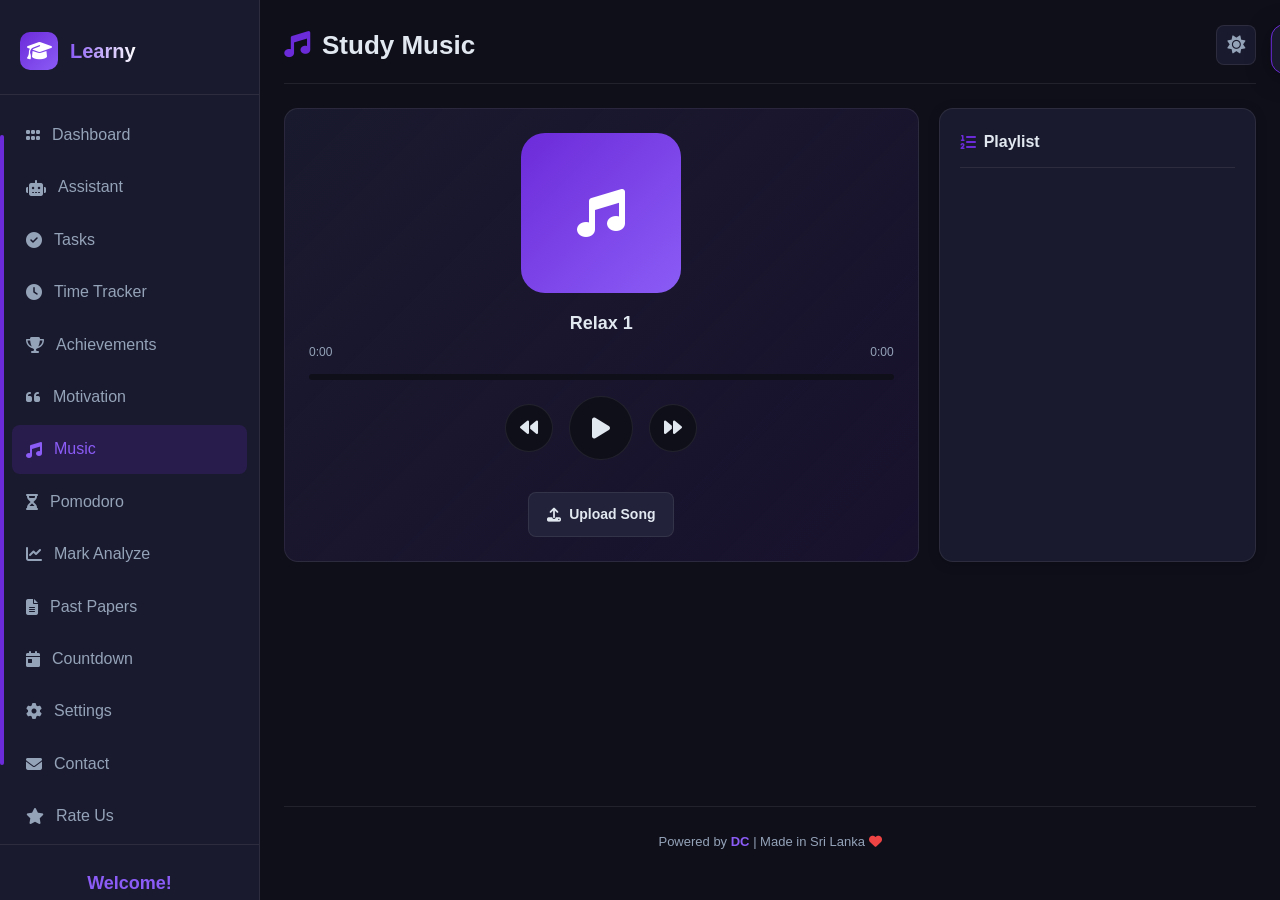
==== music.html @ 6a27485c "Add files via upload" ====
<!DOCTYPE html>
<html lang="en">
<head>
  <meta charset="UTF-8">
  <meta name="viewport" content="width=device-width, initial-scale=1.0">
  <title>Learny - Music</title>
  <link rel="manifest" href="manifest.json">
  <meta name="theme-color" content="#6c2bd9">
  <link rel="stylesheet" href="https://cdnjs.cloudflare.com/ajax/libs/font-awesome/6.5.0/css/all.min.css">
  <link rel="stylesheet" href="style.css">
</head>
<body>
  <div class="app-container">
    <div class="overlay"></div>
    <aside class="sidebar">
      <div class="sidebar-header"><div class="sidebar-logo"><i class="fa fa-graduation-cap"></i></div><span class="sidebar-title">Learny</span></div>
      <ul class="nav-list">
        <li class="nav-item"><a href="index.html"><i class="fa fa-grip"></i> Dashboard</a></li>
        <li class="nav-item"><a href="assistant.html"><i class="fa fa-robot"></i> Assistant</a></li>
        <li class="nav-item"><a href="tasks.html"><i class="fa fa-check-circle"></i> Tasks</a></li>
        <li class="nav-item"><a href="time.html"><i class="fa fa-clock"></i> Time Tracker</a></li>
        <li class="nav-item"><a href="achievements.html"><i class="fa fa-trophy"></i> Achievements</a></li>
        <li class="nav-item"><a href="motivation.html"><i class="fa fa-quote-left"></i> Motivation</a></li>
        <li class="nav-item active"><a href="music.html"><i class="fa fa-music"></i> Music</a></li>
        <li class="nav-item"><a href="pomodoro.html"><i class="fa fa-hourglass-half"></i> Pomodoro</a></li>
        <li class="nav-item"><a href="mark.html"><i class="fa fa-chart-line"></i> Mark Analyze</a></li>
        <li class="nav-item"><a href="pastpapers.html"><i class="fa fa-file-alt"></i> Past Papers</a></li>
        <li class="nav-item"><a href="countdown.html"><i class="fa fa-calendar-day"></i> Countdown</a></li>
        <li class="nav-item"><a href="settings.html"><i class="fa fa-cog"></i> Settings</a></li>
        <li class="nav-item"><a href="contact.html"><i class="fa fa-envelope"></i> Contact</a></li>
        <li class="nav-item"><a href="rate.html"><i class="fa fa-star"></i> Rate Us</a></li>
      </ul>
      <div class="sidebar-welcome"><p class="welcome-text">Welcome!</p><div class="divider"></div><p>Stay focused & keep learning</p></div>
    </aside>
    <main class="main-content">
      <header class="page-header">
        <button class="hamburger"><i class="fa fa-bars"></i></button>
        <h1 class="page-title"><i class="fa fa-music"></i> Study Music</h1>
        <div class="header-actions"><button class="theme-toggle" id="toggle-mode"><i class="fa fa-sun"></i></button></div>
      </header>
      <div id="notification-toast" class="notification"><i class="fa fa-check-circle"></i><span></span></div>
      <div class="grid-2">
        <div class="music-player">
          <div class="album-art"><i class="fa fa-music"></i></div>
          <p id="music-title" style="font-size:18px;font-weight:600;margin-bottom:4px">Relax 1</p>
          <div class="time-display"><span id="music-current">0:00</span><span id="music-total">0:00</span></div>
          <div class="progress-seek"><div class="progress-fill" id="music-progress"></div></div>
          <div class="player-controls">
            <button class="player-btn" onclick="APP.playTrack(APP.currentTrack > 0 ? APP.currentTrack - 1 : 0)"><i class="fa fa-backward"></i></button>
            <button class="player-btn play-btn" id="play-pause-btn"><i class="fa fa-play"></i></button>
            <button class="player-btn" onclick="APP.playTrack(APP.currentTrack < APP.playlist.length - 1 ? APP.currentTrack + 1 : 0)"><i class="fa fa-forward"></i></button>
          </div>
          <label class="btn btn-secondary mt-2"><i class="fa fa-upload"></i> Upload Song<input type="file" id="music-upload" accept="audio/*" hidden></label>
        </div>
        <div class="card">
          <div class="card-header"><span class="card-title"><i class="fa fa-list-ol"></i> Playlist</span></div>
          <div id="music-playlist"></div>
        </div>
      </div>
      <footer class="site-footer">Powered by <a href="contact.html">DC</a> | Made in Sri Lanka <i class="fa fa-heart" style="color:var(--danger)"></i></footer>
    </main>
  </div>
  <script src="script.js"></script>
</body>
</html>
---- style.css ----
:root {
  --primary: #6c2bd9;
  --primary-light: #8b5cf6;
  --primary-dark: #5b21b6;
  --secondary: #f59e0b;
  --bg-dark: #0f0f1a;
  --bg-card: #1a1a2e;
  --bg-card-hover: #22223a;
  --text-main: #e2e8f0;
  --text-muted: #94a3b8;
  --text-bright: #ffffff;
  --success: #10b981;
  --danger: #ef4444;
  --warning: #f59e0b;
  --info: #3b82f6;
  --border: rgba(255, 255, 255, 0.08);
  --chart-grid: rgba(255, 255, 255, 0.05);
  --chart-label: #94a3b8;
  --shadow: 0 4px 24px rgba(0, 0, 0, 0.35);
  --shadow-sm: 0 2px 12px rgba(0, 0, 0, 0.2);
  --radius: 14px;
  --radius-sm: 8px;
  --transition: 0.3s cubic-bezier(0.4, 0, 0.2, 1);
}

* {
  margin: 0;
  padding: 0;
  box-sizing: border-box;
  font-family: 'Inter', 'Segoe UI', Tahoma, Geneva, Verdana, sans-serif;
}

html {
  scroll-behavior: smooth;
}

body {
  background: var(--bg-dark);
  color: var(--text-main);
  line-height: 1.65;
  overflow-x: hidden;
  transition: background var(--transition), color var(--transition);
}

a, .btn {
  text-decoration: none !important;
}

a:hover {
  opacity: 0.9;
}

/* ========================================
   SCROLLBAR - NEUTRAL BG COLOR
   ======================================== */
::-webkit-scrollbar {
  width: 8px;
}

::-webkit-scrollbar-track {
  background: var(--bg-dark);
}

::-webkit-scrollbar-thumb {
  background: var(--bg-card-hover);
  border-radius: 8px;
}

::-webkit-scrollbar-thumb:hover {
  background: var(--primary);
}

* {
  scrollbar-width: thin;
  scrollbar-color: var(--bg-card-hover) var(--bg-dark);
}

::selection {
  background: var(--primary);
  color: #fff;
}

.app-container {
  display: flex;
  min-height: 100vh;
}

.sidebar {
  position: fixed;
  top: 0;
  left: 0;
  width: 260px;
  height: 100vh;
  background: var(--bg-card);
  border-right: 1px solid var(--border);
  padding: 16px 0;
  overflow-y: auto;
  z-index: 1000;
  transition: transform var(--transition), background var(--transition);
}

.sidebar-header {
  padding: 16px 20px 24px;
  display: flex;
  align-items: center;
  gap: 12px;
  border-bottom: 1px solid var(--border);
  margin-bottom: 16px;
}

.sidebar-logo {
  width: 38px;
  height: 38px;
  border-radius: 10px;
  background: linear-gradient(135deg, var(--primary), var(--primary-light));
  display: flex;
  align-items: center;
  justify-content: center;
  font-weight: 800;
  font-size: 20px;
  color: #fff;
}

.sidebar-title {
  font-size: 20px;
  font-weight: 700;
  background: linear-gradient(to right, var(--primary-light), var(--text-bright));
  -webkit-background-clip: text;
  -webkit-text-fill-color: transparent;
  background-clip: text;
}

.nav-list {
  list-style: none;
  padding: 0 12px;
}

.nav-item a {
  display: flex;
  align-items: center;
  gap: 12px;
  padding: 11px 14px;
  border-radius: var(--radius-sm);
  color: var(--text-muted);
  text-decoration: none;
  transition: all var(--transition);
  margin-bottom: 4px;
  font-weight: 500;
}

.nav-item a:hover,
.nav-item.active a {
  background: rgba(108, 43, 217, 0.18);
  color: var(--primary-light);
}

.nav-item.active a::before {
  content: '';
  position: absolute;
  left: 0;
  top: 50%;
  transform: translateY(-50%);
  width: 4px;
  height: 70%;
  background: var(--primary);
  border-radius: 2px;
}

.sidebar-welcome {
  margin-top: auto;
  padding: 24px 20px 16px;
  border-top: 1px solid var(--border);
  text-align: center;
}

.sidebar-welcome p {
  color: var(--text-muted);
  font-size: 13px;
  margin-bottom: 8px;
}

.sidebar-welcome .welcome-text {
  font-size: 18px;
  font-weight: 700;
  color: var(--primary-light);
  margin-bottom: 12px;
}

.sidebar-welcome .divider {
  height: 2px;
  background: linear-gradient(to right, transparent, var(--primary), transparent);
  margin-bottom: 10px;
}

.main-content {
  flex: 1;
  margin-left: 260px;
  padding: 24px;
  min-height: 100vh;
  display: flex;
  flex-direction: column;
  transition: margin var(--transition);
}

.page-header {
  display: flex;
  justify-content: space-between;
  align-items: center;
  margin-bottom: 24px;
  padding-bottom: 16px;
  border-bottom: 1px solid var(--border);
}

.page-title {
  font-size: 26px;
  font-weight: 800;
  display: flex;
  align-items: center;
  gap: 12px;
}

.page-title i {
  color: var(--primary);
}

.hamburger {
  display: none;
  font-size: 24px;
  background: none;
  border: none;
  color: var(--text-main);
  cursor: pointer;
  padding: 8px;
  border-radius: var(--radius-sm);
  transition: background var(--transition);
}

.hamburger:hover {
  background: var(--bg-card);
}

.header-actions {
  display: flex;
  gap: 12px;
  align-items: center;
}

.theme-toggle,
.notif-btn {
  background: var(--bg-card);
  border: 1px solid var(--border);
  color: var(--text-muted);
  width: 40px;
  height: 40px;
  border-radius: var(--radius-sm);
  cursor: pointer;
  transition: all var(--transition);
  display: flex;
  align-items: center;
  justify-content: center;
  font-size: 18px;
}

.theme-toggle:hover,
.notif-btn:hover {
  background: var(--primary);
  color: #fff;
  border-color: var(--primary);
}

.card {
  background: var(--bg-card);
  border-radius: var(--radius);
  padding: 20px;
  border: 1px solid var(--border);
  box-shadow: var(--shadow-sm);
  transition: all var(--transition);
}

.card:hover {
  box-shadow: var(--shadow);
  transform: translateY(-2px);
}

.card-header {
  display: flex;
  align-items: center;
  justify-content: space-between;
  margin-bottom: 16px;
  padding-bottom: 12px;
  border-bottom: 1px solid var(--border);
}

.card-title {
  font-size: 16px;
  font-weight: 600;
  display: flex;
  align-items: center;
  gap: 8px;
}

.card-title i {
  color: var(--primary);
}

.stats-grid {
  display: grid;
  grid-template-columns: repeat(auto-fit, minmax(220px, 1fr));
  gap: 16px;
  margin-bottom: 24px;
}

.stat-card {
  background: linear-gradient(135deg, var(--bg-card) 0%, rgba(108, 43, 217, 0.05) 100%);
  border-radius: var(--radius);
  padding: 20px;
  border: 1px solid var(--border);
  display: flex;
  align-items: center;
  gap: 16px;
  transition: all var(--transition);
}

.stat-card:hover {
  transform: translateY(-4px);
  box-shadow: var(--shadow);
  border-color: var(--primary);
}

.stat-icon {
  width: 50px;
  height: 50px;
  border-radius: 12px;
  display: flex;
  align-items: center;
  justify-content: center;
  font-size: 22px;
  flex-shrink: 0;
}

.stat-icon.purple {
  background: rgba(108, 43, 217, 0.2);
  color: var(--primary-light);
}

.stat-icon.green {
  background: rgba(16, 185, 129, 0.2);
  color: var(--success);
}

.stat-icon.orange {
  background: rgba(245, 158, 11, 0.2);
  color: var(--warning);
}

.stat-icon.blue {
  background: rgba(59, 130, 246, 0.2);
  color: var(--info);
}

.stat-icon.red {
  background: rgba(239, 68, 68, 0.2);
  color: var(--danger);
}

.stat-info h3 {
  font-size: 28px;
  font-weight: 800;
  margin-bottom: 4px;
  line-height: 1;
}

.stat-info p {
  color: var(--text-muted);
  font-size: 13px;
  font-weight: 500;
}

.grid-2 {
  display: grid;
  grid-template-columns: 2fr 1fr;
  gap: 20px;
  margin-bottom: 24px;
}

.grid-equal {
  display: grid;
  grid-template-columns: repeat(auto-fit, minmax(300px, 1fr));
  gap: 20px;
  margin-bottom: 24px;
}

.btn {
  padding: 10px 18px;
  border-radius: var(--radius-sm);
  border: none;
  cursor: pointer;
  font-weight: 600;
  font-size: 14px;
  display: inline-flex;
  align-items: center;
  gap: 8px;
  transition: all var(--transition);
}

.btn-primary {
  background: linear-gradient(135deg, var(--primary), var(--primary-light));
  color: #fff;
}

.btn-primary:hover {
  opacity: 0.9;
  transform: translateY(-1px);
  box-shadow: 0 4px 16px rgba(108, 43, 217, 0.4);
}

.btn-secondary {
  background: var(--bg-card-hover);
  color: var(--text-main);
  border: 1px solid var(--border);
}

.btn-secondary:hover {
  background: var(--bg-dark);
  border-color: var(--primary);
  color: var(--primary-light);
}

.btn-success {
  background: var(--success);
  color: #fff;
}

.btn-danger {
  background: var(--danger);
  color: #fff;
}

.btn-warning {
  background: var(--warning);
  color: #000;
}

.btn-info {
  background: var(--info);
  color: #fff;
}

.btn-sm {
  padding: 6px 12px;
  font-size: 12px;
  border-radius: 6px;
}

.btn-lg {
  padding: 14px 24px;
  font-size: 16px;
  border-radius: 12px;
}

.form-group {
  margin-bottom: 16px;
}

.form-group label {
  display: block;
  margin-bottom: 6px;
  font-weight: 500;
  font-size: 14px;
  color: var(--text-muted);
}

.form-control {
  width: 100%;
  padding: 12px 14px;
  background: var(--bg-dark);
  border: 1px solid var(--border);
  border-radius: var(--radius-sm);
  color: var(--text-main);
  font-size: 14px;
  transition: border-color var(--transition), box-shadow var(--transition);
}

.form-control:focus {
  outline: none;
  border-color: var(--primary);
  box-shadow: 0 0 0 3px rgba(108, 43, 217, 0.25);
}

select.form-control {
  appearance: none;
  background-image: url("data:image/svg+xml,%3Csvg xmlns='http://www.w3.org/2000/svg' width='12' height='12' viewBox='0 0 12 12'%3E%3Cpath fill='%2394a3b8' d='M6 8L1 3h10z'/%3E%3C/svg%3E");
  background-repeat: no-repeat;
  background-position: right 12px center;
}

.task-list {
  max-height: 320px;
  overflow-y: auto;
}

.task-item {
  display: flex;
  align-items: center;
  gap: 12px;
  padding: 12px;
  background: var(--bg-dark);
  border-radius: var(--radius-sm);
  margin-bottom: 8px;
  border: 1px solid var(--border);
  transition: all var(--transition);
  animation: fadeIn 0.3s ease;
}

.task-item:hover {
  border-color: var(--primary);
}

.task-item.done {
  opacity: 0.5;
  text-decoration: line-through;
}

.task-check {
  width: 20px;
  height: 20px;
  border-radius: 50%;
  border: 2px solid var(--primary);
  cursor: pointer;
  display: flex;
  align-items: center;
  justify-content: center;
  transition: all var(--transition);
  flex-shrink: 0;
}

.task-check.checked {
  background: var(--primary);
  color: #fff;
}

.task-text {
  flex: 1;
  font-size: 14px;
}

.task-time {
  color: var(--warning);
  font-size: 12px;
  font-weight: 600;
  display: flex;
  align-items: center;
  gap: 4px;
}

.task-delete {
  background: none;
  border: none;
  color: var(--danger);
  cursor: pointer;
  font-size: 16px;
  opacity: 0.5;
  transition: opacity var(--transition);
}

.task-delete:hover {
  opacity: 1;
}

.progress-container {
  background: var(--bg-dark);
  border-radius: 12px;
  height: 14px;
  overflow: hidden;
  margin-top: 8px;
}

.progress-bar {
  height: 100%;
  background: linear-gradient(90deg, var(--primary), var(--primary-light));
  border-radius: 12px;
  transition: width 0.5s cubic-bezier(0.4, 0, 0.2, 1);
}

.table-responsive {
  overflow-x: auto;
}

.data-table {
  width: 100%;
  border-collapse: collapse;
}

.data-table th,
.data-table td {
  padding: 12px 16px;
  text-align: left;
  border-bottom: 1px solid var(--border);
  font-size: 14px;
}

.data-table th {
  color: var(--text-muted);
  font-weight: 600;
  background: var(--bg-dark);
}

.data-table tr:hover td {
  background: var(--bg-card-hover);
}

.chart-container {
  width: 100%;
  height: 280px;
  position: relative;
  background: linear-gradient(145deg, var(--bg-dark), var(--bg-card));
  border-radius: var(--radius);
  padding: 16px;
  border: 1px solid var(--border);
  box-shadow: var(--shadow-sm);
}

.chart-canvas {
  width: 100% !important;
  height: 100% !important;
}

.calendar-grid {
  display: grid;
  grid-template-columns: repeat(7, 1fr);
  gap: 6px;
}

.cal-day {
  aspect-ratio: 1;
  display: flex;
  flex-direction: column;
  align-items: center;
  justify-content: center;
  border-radius: 8px;
  font-size: 12px;
  cursor: pointer;
  transition: all var(--transition);
  background: var(--bg-dark);
  color: var(--text-muted);
  font-weight: 500;
  padding: 4px;
}

.cal-date-num {
  font-weight: 700;
  font-size: 14px;
  line-height: 1;
}

.cal-hours {
  font-size: 10px;
  font-weight: 600;
  margin-top: 2px;
  color: var(--primary-light);
}

.cal-day:hover {
  background: var(--primary);
  color: #fff;
}

.cal-day.has-data {
  background: rgba(108, 43, 217, 0.3);
  color: var(--text-main);
  border: 1px solid var(--primary);
}

.cal-day.today {
  background: var(--primary);
  color: #fff;
}

.cal-day.today .cal-hours {
  color: #fff !important;
}

.cal-header {
  font-weight: 600;
  color: var(--text-muted);
  font-size: 12px;
  text-align: center;
  padding: 8px 0;
}

.pomodoro-display {
  font-size: 72px;
  font-weight: 900;
  text-align: center;
  padding: 32px;
  background: var(--bg-dark);
  border-radius: 24px;
  margin-bottom: 24px;
  font-variant-numeric: tabular-nums;
  letter-spacing: 2px;
  position: relative;
  overflow: hidden;
}

.pomodoro-display::before {
  content: '';
  position: absolute;
  inset: 0;
  background: radial-gradient(circle, rgba(108, 43, 217, 0.1) 0%, transparent 70%);
}

.pomodoro-status {
  text-align: center;
  font-size: 16px;
  color: var(--text-muted);
  margin-bottom: 16px;
  font-weight: 500;
  text-transform: uppercase;
  letter-spacing: 1px;
}

.pomodoro-controls {
  display: flex;
  justify-content: center;
  gap: 12px;
  margin-bottom: 24px;
}

.session-count {
  text-align: center;
  display: flex;
  align-items: center;
  justify-content: center;
  gap: 8px;
  padding: 12px;
  background: var(--bg-dark);
  border-radius: var(--radius-sm);
  font-weight: 600;
}

.session-count i {
  color: var(--warning);
}

.music-player {
  background: linear-gradient(135deg, var(--bg-card) 0%, rgba(108, 43, 217, 0.1) 100%);
  border-radius: var(--radius);
  padding: 24px;
  text-align: center;
  border: 1px solid var(--border);
}

.album-art {
  width: 160px;
  height: 160px;
  border-radius: 24px;
  background: linear-gradient(135deg, var(--primary), var(--primary-light));
  margin: 0 auto 16px;
  display: flex;
  align-items: center;
  justify-content: center;
  font-size: 48px;
  color: #fff;
  animation: pulse 2s infinite;
}

.player-controls {
  display: flex;
  align-items: center;
  justify-content: center;
  gap: 16px;
  margin: 16px 0;
}

.player-btn {
  width: 48px;
  height: 48px;
  border-radius: 50%;
  background: var(--bg-dark);
  border: 1px solid var(--border);
  color: var(--text-main);
  display: flex;
  align-items: center;
  justify-content: center;
  cursor: pointer;
  transition: all var(--transition);
  font-size: 18px;
}

.player-btn:hover {
  background: var(--primary);
  color: #fff;
  transform: scale(1.05);
}

.player-btn.play-btn {
  width: 64px;
  height: 64px;
  font-size: 24px;
}

.progress-seek {
  width: 100%;
  height: 6px;
  background: var(--bg-dark);
  border-radius: 3px;
  cursor: pointer;
  margin: 12px 0;
  position: relative;
}

.progress-fill {
  height: 100%;
  background: var(--primary);
  border-radius: 3px;
  width: 0;
  transition: width 0.1s linear;
}

.time-display {
  display: flex;
  justify-content: space-between;
  font-size: 12px;
  color: var(--text-muted);
  margin-bottom: 8px;
}

.playlist-item {
  display: flex;
  align-items: center;
  gap: 12px;
  padding: 12px;
  background: var(--bg-dark);
  border-radius: var(--radius-sm);
  margin-bottom: 8px;
  cursor: pointer;
  transition: all var(--transition);
  border: 1px solid transparent;
}

.playlist-item:hover,
.playlist-item.active {
  border-color: var(--primary);
  background: rgba(108, 43, 217, 0.1);
}

.playlist-item.active {
  background: rgba(108, 43, 217, 0.2);
}

.playlist-num {
  width: 28px;
  height: 28px;
  border-radius: 50%;
  background: var(--primary);
  color: #fff;
  display: flex;
  align-items: center;
  justify-content: center;
  font-size: 12px;
  font-weight: 700;
}

.playlist-info {
  flex: 1;
}

.playlist-name {
  font-weight: 600;
  font-size: 14px;
}

.playlist-duration {
  font-size: 12px;
  color: var(--text-muted);
}

.badge-container {
  display: flex;
  gap: 16px;
  justify-content: center;
  flex-wrap: wrap;
}

.badge {
  width: 120px;
  height: 140px;
  background: var(--bg-dark);
  border-radius: 16px;
  display: flex;
  flex-direction: column;
  align-items: center;
  justify-content: center;
  gap: 8px;
  border: 2px solid var(--border);
  transition: all var(--transition);
  position: relative;
  overflow: hidden;
}

.badge.earned {
  border-color: var(--primary);
  animation: badgeEarn 0.6s cubic-bezier(0.4, 0, 0.2, 1);
}

.badge.bronze {
  border-color: #cd7f32;
}

.badge.silver {
  border-color: #c0c0c0;
}

.badge.golden {
  border-color: #ffd700;
}

.badge-icon {
  font-size: 40px;
}

.badge.bronze .badge-icon {
  color: #cd7f32;
}

.badge.silver .badge-icon {
  color: #c0c0c0;
}

.badge.golden .badge-icon {
  color: #ffd700;
}

.badge-name {
  font-size: 14px;
  font-weight: 700;
}

.badge-desc {
  font-size: 11px;
  color: var(--text-muted);
  text-align: center;
}

.motivation-grid {
  display: grid;
  grid-template-columns: repeat(auto-fill, minmax(320px, 1fr));
  gap: 20px;
  padding-bottom: 24px;
}

.quote-card {
  background: var(--bg-card);
  border: 1px solid var(--border);
  border-radius: var(--radius);
  padding: 28px 24px;
  text-align: center;
  position: relative;
  overflow: hidden;
  transition: all var(--transition);
  box-shadow: var(--shadow-sm);
}

.quote-card:hover {
  transform: translateY(-6px);
  box-shadow: var(--shadow);
  border-color: var(--primary);
}

.quote-card::before {
  content: '';
  position: absolute;
  top: 0;
  left: 0;
  right: 0;
  height: 4px;
  background: linear-gradient(90deg, var(--primary), var(--primary-light));
}

.quote-text {
  font-size: 18px;
  font-style: italic;
  line-height: 1.6;
  margin-bottom: 16px;
  color: var(--text-main);
  position: relative;
}

.quote-text::before {
  content: '\201C';
  font-size: 48px;
  color: var(--primary);
  opacity: 0.3;
  position: absolute;
  top: -24px;
  left: -12px;
  font-family: serif;
}

.quote-author {
  color: var(--primary-light);
  font-weight: 600;
  font-size: 14px;
  margin-bottom: 14px;
}

.quote-sinhala {
  font-size: 15px;
  color: var(--text-muted);
  line-height: 1.6;
  margin-bottom: 16px;
  opacity: 0;
  max-height: 0;
  overflow: hidden;
  transition: all 0.4s cubic-bezier(0.4, 0, 0.2, 1);
  background: rgba(108, 43, 217, 0.05);
  padding: 0 12px;
  border-radius: var(--radius-sm);
}

.quote-sinhala.show {
  opacity: 1;
  max-height: 300px;
  padding: 12px;
  margin-top: 8px;
  margin-bottom: 12px;
}

.translate-btn {
  margin-top: 4px;
  background: transparent;
  border: 1px solid var(--border);
  color: var(--text-muted);
  padding: 7px 16px;
  border-radius: 20px;
  cursor: pointer;
  font-size: 12px;
  transition: all var(--transition);
  display: inline-flex;
  align-items: center;
  gap: 6px;
}

.translate-btn:hover {
  background: var(--primary);
  color: #fff;
  border-color: var(--primary);
}

.fade-in-anim {
  animation: fadeInQuote 0.5s ease forwards;
  opacity: 0;
}

@keyframes fadeInQuote {
  from {
    opacity: 0;
    transform: translateY(15px);
  }
  to {
    opacity: 1;
    transform: translateY(0);
  }
}

.countdown-display {
  display: grid;
  grid-template-columns: repeat(4, 1fr);
  gap: 12px;
  margin: 24px 0;
}

.countdown-box {
  background: var(--bg-dark);
  border-radius: 16px;
  padding: 20px;
  text-align: center;
  border: 1px solid var(--border);
}

.countdown-value {
  font-size: 36px;
  font-weight: 800;
  background: linear-gradient(135deg, var(--primary), var(--primary-light));
  -webkit-background-clip: text;
  -webkit-text-fill-color: transparent;
  background-clip: text;
  line-height: 1.1;
}

.countdown-label {
  font-size: 12px;
  color: var(--text-muted);
  text-transform: uppercase;
  letter-spacing: 1px;
  margin-top: 6px;
}

.paper-link {
  display: flex;
  align-items: center;
  gap: 16px;
  padding: 20px;
  background: var(--bg-dark);
  border-radius: var(--radius);
  border: 1px solid var(--border);
  text-decoration: none;
  color: var(--text-main);
  transition: all var(--transition);
  margin-bottom: 12px;
}

.paper-link:hover {
  border-color: var(--primary);
  transform: translateY(-3px);
  box-shadow: var(--shadow);
}

.paper-icon {
  width: 56px;
  height: 56px;
  border-radius: 14px;
  background: rgba(59, 130, 246, 0.2);
  display: flex;
  align-items: center;
  justify-content: center;
  font-size: 24px;
  color: var(--info);
}

.paper-info h3 {
  font-size: 16px;
  margin-bottom: 4px;
}

.paper-info p {
  font-size: 13px;
  color: var(--text-muted);
}

.theme-grid {
  display: grid;
  grid-template-columns: repeat(5, 1fr);
  gap: 12px;
  margin: 16px 0;
}

.theme-option {
  padding: 12px;
  border-radius: 12px;
  border: 2px solid var(--border);
  background: var(--bg-dark);
  cursor: pointer;
  transition: all var(--transition);
  text-align: center;
}

.theme-option.active {
  border-color: var(--primary);
  background: rgba(108, 43, 217, 0.2);
}

.theme-preview {
  width: 28px;
  height: 28px;
  border-radius: 50%;
  margin: 0 auto 6px;
}

.theme-name {
  font-size: 11px;
  font-weight: 600;
  color: var(--text-muted);
}

.contact-card {
  display: flex;
  gap: 20px;
  align-items: flex-start;
  padding: 24px;
  background: var(--bg-dark);
  border-radius: var(--radius);
  border: 1px solid var(--border);
  margin-bottom: 16px;
}

.contact-avatar {
  width: 80px;
  height: 80px;
  border-radius: 50%;
  background: linear-gradient(135deg, var(--primary), var(--primary-light));
  display: flex;
  align-items: center;
  justify-content: center;
  font-size: 32px;
  color: #fff;
  flex-shrink: 0;
}

.social-links {
  display: flex;
  gap: 12px;
  margin-top: 12px;
}

.social-link {
  width: 40px;
  height: 40px;
  border-radius: 10px;
  background: var(--bg-card);
  border: 1px solid var(--border);
  display: flex;
  align-items: center;
  justify-content: center;
  color: var(--text-muted);
  text-decoration: none;
  transition: all var(--transition);
}

.social-link:hover {
  background: var(--primary);
  color: #fff;
  border-color: var(--primary);
  transform: translateY(-2px);
}

.stars-container {
  display: flex;
  gap: 12px;
  justify-content: center;
  margin: 24px 0;
}

.star-btn {
  background: none;
  border: none;
  color: var(--text-muted);
  font-size: 36px;
  cursor: pointer;
  transition: all var(--transition);
  padding: 4px;
}

.star-btn:hover,
.star-btn.active {
  color: var(--warning);
  transform: scale(1.2);
}

.faq-item {
  background: var(--bg-dark);
  border-radius: var(--radius-sm);
  margin-bottom: 8px;
  border: 1px solid var(--border);
  overflow: hidden;
}

.faq-question {
  padding: 16px 20px;
  display: flex;
  align-items: center;
  justify-content: space-between;
  cursor: pointer;
  font-weight: 600;
  transition: background var(--transition);
}

.faq-question:hover {
  background: var(--bg-card-hover);
}

.faq-answer {
  max-height: 0;
  overflow: hidden;
  transition: max-height 0.3s cubic-bezier(0.4, 0, 0.2, 1), padding 0.3s;
  padding: 0 20px;
  color: var(--text-muted);
  font-size: 14px;
  line-height: 1.7;
}

.faq-item.open .faq-answer {
  max-height: 200px;
  padding: 0 20px 16px;
}

.faq-item.open .faq-toggle {
  transform: rotate(180deg);
}

.chat-container {
  height: 500px;
  display: flex;
  flex-direction: column;
  background: var(--bg-dark);
  border-radius: var(--radius);
  border: 1px solid var(--border);
  overflow: hidden;
}

.chat-messages {
  flex: 1;
  overflow-y: auto;
  padding: 20px;
  display: flex;
  flex-direction: column;
  gap: 12px;
}

.message {
  max-width: 80%;
  padding: 12px 16px;
  border-radius: 16px;
  font-size: 14px;
  line-height: 1.5;
  animation: messageSlide 0.3s ease;
}

.message.bot {
  background: var(--bg-card);
  align-self: flex-start;
  border-bottom-left-radius: 4px;
}

.message.user {
  background: var(--primary);
  align-self: flex-end;
  border-bottom-right-radius: 4px;
  color: #ffffff !important;
}

.chat-options {
  padding: 16px 20px;
  background: var(--bg-card);
  border-top: 1px solid var(--border);
  display: flex;
  flex-direction: column;
  gap: 8px;
}

.chat-option-btn {
  padding: 10px 16px;
  background: var(--bg-dark);
  border: 1px solid var(--border);
  border-radius: var(--radius-sm);
  color: var(--text-main);
  cursor: pointer;
  text-align: left;
  transition: all var(--transition);
  font-size: 13px;
}

.chat-option-btn:hover {
  background: var(--primary);
  border-color: var(--primary);
}

.site-footer {
  margin-top: auto;
  padding: 24px;
  text-align: center;
  color: var(--text-muted);
  font-size: 13px;
  border-top: 1px solid var(--border);
}

.site-footer a {
  color: var(--primary-light);
  text-decoration: none;
  font-weight: 600;
}

.site-footer a:hover {
  text-decoration: underline;
}

.notification {
  position: fixed;
  top: 24px;
  right: 24px;
  padding: 14px 20px;
  background: var(--bg-card);
  border: 1px solid var(--primary);
  border-radius: var(--radius);
  box-shadow: var(--shadow);
  z-index: 9999;
  display: flex;
  align-items: center;
  gap: 12px;
  transform: translateX(120%);
  transition: transform 0.3s cubic-bezier(0.4, 0, 0.2, 1);
}

.notification.show {
  transform: translateX(0);
}

.notification i {
  color: var(--primary);
  font-size: 20px;
}

.confetti {
  position: fixed;
  top: 0;
  left: 0;
  width: 100%;
  height: 100%;
  pointer-events: none;
  z-index: 9999;
}

.overlay {
  position: fixed;
  inset: 0;
  background: rgba(0, 0, 0, 0.6);
  z-index: 999;
  display: none;
}

.overlay.show {
  display: block;
}

.modal {
  position: fixed;
  top: 50%;
  left: 50%;
  transform: translate(-50%, -50%) scale(0.9);
  background: var(--bg-card);
  border-radius: var(--radius);
  padding: 24px;
  z-index: 1000;
  min-width: 300px;
  max-width: 500px;
  width: 90%;
  opacity: 0;
  transition: all var(--transition);
  border: 1px solid var(--border);
  box-shadow: var(--shadow);
}

.modal.show {
  opacity: 1;
  transform: translate(-50%, -50%) scale(1);
}

@keyframes fadeIn {
  from {
    opacity: 0;
    transform: translateY(10px);
  }
  to {
    opacity: 1;
    transform: translateY(0);
  }
}

@keyframes slideIn {
  from {
    opacity: 0;
    transform: translateX(-20px);
  }
  to {
    opacity: 1;
    transform: translateX(0);
  }
}

@keyframes messageSlide {
  from {
    opacity: 0;
    transform: translateY(8px);
  }
  to {
    opacity: 1;
    transform: translateY(0);
  }
}

@keyframes badgeEarn {
  0% {
    transform: scale(0.5);
    opacity: 0;
  }
  60% {
    transform: scale(1.1);
  }
  100% {
    transform: scale(1);
    opacity: 1;
  }
}

@keyframes pulse {
  0%,
  100% {
    transform: scale(1);
  }
  50% {
    transform: scale(1.03);
  }
}

@keyframes spin {
  to {
    transform: rotate(360deg);
  }
}

@keyframes progress {
  from {
    width: 0;
  }
}

/* ========================================
   QUICK STATS (Professional Clean Style)
   ======================================== */
.quick-stats-list {
  display: flex;
  flex-direction: column;
  gap: 0;
  padding: 4px 0;
}

.stat-row {
  display: flex;
  justify-content: space-between;
  align-items: center;
  padding: 10px 8px;
  border-bottom: 1px solid var(--border);
  transition: all var(--transition);
}

.stat-row:last-child {
  border-bottom: none;
  padding-bottom: 0;
}

.stat-row:hover {
  background: rgba(108, 43, 217, 0.05);
  transform: translateX(2px);
}

.stat-row span {
  color: var(--text-muted);
  font-size: 13px;
  font-weight: 500;
}

.stat-row strong {
  color: var(--primary-light);
  font-size: 15px;
  font-weight: 700;
  font-variant-numeric: tabular-nums;
  background: rgba(108, 43, 217, 0.12);
  padding: 4px 10px;
  border-radius: 6px;
  min-width: 45px;
  text-align: center;
  transition: all var(--transition);
}

.stat-row:hover strong {
  background: rgba(108, 43, 217, 0.18);
  transform: scale(1.05);
}

/* ========================================
   GREETING BANNER - DARK MODE
   ======================================== */
.greeting-banner {
  background: var(--bg-card);
  border: 1px solid var(--border);
  border-radius: var(--radius);
  box-shadow: var(--shadow-sm);
  position: relative;
  overflow: hidden;
}

.greeting-content {
  display: flex;
  align-items: center;
  gap: 16px;
  padding: 16px 20px;
}

.greeting-avatar {
  width: 100px;
  height: 100px;
  border-radius: 20px;
  object-fit: cover;
  flex-shrink: 0;
  transition: transform var(--transition);
}

.greeting-avatar:hover {
  transform: scale(1.05);
}

.greeting-text-container {
  display: flex;
  flex-direction: column;
  gap: 4px;
  flex: 1;
}

.greeting-full {
  font-size: 20px;
  font-weight: 700;
  color: var(--text-main);
  letter-spacing: 0.3px;
}

.greeting-sub {
  font-size: 13px;
  color: var(--text-muted);
}

/* ✅ Light mode override */
body.light .greeting-banner {
  background: #ffffff;
  border-color: rgba(0, 0, 0, 0.08);
}

/* ========================================
   PROFILE PAGE STYLES
   ======================================== */
.profile-container {
  max-width: 900px;
  margin: 0 auto;
}

/* ✅ DESKTOP: 7 columns = 2 rows for 14 avatars */
.avatar-grid {
  display: grid;
  grid-template-columns: repeat(7, 1fr);
  gap: 14px;
  padding: 10px 0;
}

.avatar-option {
  position: relative;
  cursor: pointer;
  border-radius: 14px;
  overflow: hidden;
  border: 2px solid transparent;
  transition: all var(--transition);
  background: var(--bg-dark);
  aspect-ratio: 1;
  display: flex;
  align-items: center;
  justify-content: center;
}

.avatar-option:hover {
  border-color: var(--primary-light);
  transform: translateY(-3px);
}

.avatar-option.selected {
  border-color: var(--primary);
  box-shadow: 0 0 0 3px rgba(108, 43, 217, 0.15);
}

.avatar-option img {
  width: 85%;
  height: 85%;
  object-fit: cover;
  border-radius: 10px;
  transition: transform var(--transition);
}

.avatar-option:hover img {
  transform: scale(1.05);
}

.avatar-check {
  position: absolute;
  top: 6px;
  right: 6px;
  width: 22px;
  height: 22px;
  background: var(--primary);
  border-radius: 50%;
  display: flex;
  align-items: center;
  justify-content: center;
  color: #fff;
  font-size: 11px;
  opacity: 0;
  transform: scale(0.5);
  transition: all var(--transition);
}

.avatar-option.selected .avatar-check {
  opacity: 1;
  transform: scale(1);
}

.profile-form {
  display: flex;
  flex-direction: column;
  gap: 18px;
}

.form-row {
  display: grid;
  grid-template-columns: 1fr 1fr;
  gap: 16px;
}

.form-actions {
  display: flex;
  gap: 12px;
  margin-top: 8px;
  flex-wrap: wrap;
}

.form-actions .btn {
  flex: 1;
  min-width: 140px;
  justify-content: center;
  padding: 12px 20px;
  font-weight: 600;
  display: inline-flex;
  align-items: center;
  gap: 8px;
  border-radius: var(--radius-sm);
  border: none;
  cursor: pointer;
  transition: all var(--transition);
}

.form-actions .btn-primary {
  background: linear-gradient(135deg, var(--primary), var(--primary-light));
  color: #fff;
}

.form-actions .btn-primary:hover {
  opacity: 0.9;
  transform: translateY(-1px);
  box-shadow: 0 4px 16px rgba(108, 43, 217, 0.4);
}

.form-actions .btn-secondary {
  background: var(--bg-card-hover);
  color: var(--text-main);
  border: 1px solid var(--border);
}

.form-actions .btn-secondary:hover {
  background: var(--bg-dark);
  border-color: var(--primary);
  color: var(--primary-light);
}

.char-counter {
  font-size: 11px;
  color: var(--text-muted);
  text-align: right;
  margin-top: 4px;
}

.greeting-preview {
  display: flex;
  align-items: center;
  gap: 14px;
  padding: 14px;
  background: var(--bg-dark);
  border-radius: var(--radius-sm);
}

.preview-avatar {
  width: 52px;
  height: 52px;
  border-radius: 14px;
  object-fit: cover;
}

.preview-text {
  display: flex;
  flex-direction: column;
  gap: 3px;
}

.preview-text .greeting-text {
  font-size: 15px;
  font-weight: 600;
  color: var(--text-main);
}

.preview-text .subtext {
  font-size: 12px;
  color: var(--text-muted);
}

/* ========================================
   COUNTDOWN STYLES
   ======================================== */
.countdown-list-container {
  display: flex;
  flex-direction: column;
  gap: 16px;
}

.countdown-item {
  background: var(--bg-dark);
  border: 1px solid var(--border);
  border-radius: var(--radius);
  padding: 18px;
  transition: all var(--transition);
  position: relative;
  overflow: hidden;
}

.countdown-item:hover {
  border-color: var(--primary);
  transform: translateY(-2px);
  box-shadow: var(--shadow);
}

.countdown-item.expired {
  opacity: 0.6;
  border-color: var(--danger);
}

.countdown-item::before {
  content: '';
  position: absolute;
  top: 0;
  left: 0;
  width: 4px;
  height: 100%;
  background: var(--primary);
}

.countdown-item.expired::before {
  background: var(--danger);
}

.countdown-header {
  display: flex;
  justify-content: space-between;
  align-items: center;
  margin-bottom: 12px;
}

.countdown-title {
  font-size: 16px;
  font-weight: 700;
  color: var(--text-main);
}

.countdown-actions {
  display: flex;
  gap: 8px;
}

.countdown-grid {
  display: grid;
  grid-template-columns: repeat(4, 1fr);
  gap: 10px;
  margin-bottom: 10px;
}

.countdown-box {
  background: var(--bg-card);
  padding: 12px 8px;
  border-radius: 10px;
  text-align: center;
}

.countdown-value {
  font-size: 22px;
  font-weight: 800;
  color: var(--primary-light);
  line-height: 1;
}

.countdown-item.expired .countdown-value {
  color: var(--danger);
}

.countdown-label {
  font-size: 10px;
  color: var(--text-muted);
  text-transform: uppercase;
  margin-top: 4px;
  letter-spacing: 0.5px;
}

.countdown-date {
  font-size: 12px;
  color: var(--text-muted);
  text-align: right;
}

.dash-cd-item {
  display: flex;
  justify-content: space-between;
  align-items: center;
  padding: 10px 0;
  border-bottom: 1px solid var(--border);
}

.dash-cd-item:last-child {
  border-bottom: none;
}

.dash-cd-name {
  font-weight: 600;
  color: var(--text-main);
  font-size: 13px;
}

.dash-cd-days {
  font-weight: 700;
  color: var(--warning);
  font-size: 13px;
}

.share-toast {
  position: fixed;
  bottom: 30px;
  left: 50%;
  transform: translateX(-50%);
  background: var(--bg-card);
  color: var(--text-main);
  padding: 12px 20px;
  border-radius: 30px;
  border: 1px solid var(--border);
  box-shadow: var(--shadow);
  z-index: 9999;
  opacity: 0;
  transition: opacity 0.3s;
}

.share-toast.show {
  opacity: 1;
}

/* ========================================
   POMODORO FULLSCREEN & UTILITIES
   ======================================== */
.pomodoro-modes {
  display: flex;
  justify-content: center;
  gap: 10px;
  margin-bottom: 20px;
}

.mode-btn {
  padding: 8px 16px;
  border: 1px solid var(--border);
  background: var(--bg-dark);
  color: var(--text-muted);
  border-radius: 20px;
  cursor: pointer;
  transition: all var(--transition);
  font-weight: 500;
}

.mode-btn.active {
  background: var(--primary);
  color: #fff;
  border-color: var(--primary);
}

.mode-btn:hover:not(.active) {
  background: var(--bg-card-hover);
}

.pomodoro-main.fullscreen {
  position: fixed;
  top: 0;
  left: 0;
  width: 100vw;
  height: 100vh;
  z-index: 9999;
  background: var(--bg-dark);
  display: flex;
  flex-direction: column;
  align-items: center;
  justify-content: center;
  border-radius: 0;
  padding: 20px;
}

.pomodoro-main.fullscreen .pomodoro-display {
  font-size: 15vw;
  padding: 20px;
  background: transparent;
  box-shadow: none;
}

.pomodoro-main.fullscreen .pomodoro-status {
  font-size: 5vw;
  margin-bottom: 30px;
}

.pomodoro-main.fullscreen .session-count,
.pomodoro-main.fullscreen .pomodoro-modes {
  display: none;
}

.pomodoro-main.fullscreen .pomodoro-controls {
  gap: 20px;
}

.pomodoro-main.fullscreen .pomodoro-controls .btn {
  font-size: 24px;
  padding: 16px 24px;
}

.session-item {
  display: flex;
  align-items: center;
  justify-content: space-between;
  padding: 10px 12px;
  background: var(--bg-dark);
  border-radius: var(--radius-sm);
  margin-bottom: 6px;
  font-size: 14px;
  border: 1px solid var(--border);
}

.session-item .sess-time {
  color: var(--text-muted);
  font-size: 12px;
}

.how-to-use-content {
  padding: 10px 0;
}

.how-to-use-content ul {
  list-style: none;
  padding: 0;
  margin: 0;
}

.how-to-use-content li {
  padding: 10px 0;
  border-bottom: 1px solid var(--border);
  display: flex;
  align-items: flex-start;
  gap: 10px;
  font-size: 14px;
  color: var(--text-muted);
}

.how-to-use-content li:last-child {
  border-bottom: none;
}

.how-to-use-content li strong {
  color: var(--text-main);
}

/* ========================================
   MOBILE RESPONSIVE - COMPLETE
   ======================================== */
@media (max-width: 768px) {
  .sidebar {
    transform: translateX(-100%);
  }
  
  .sidebar.open {
    transform: translateX(0);
  }
  
  .main-content {
    margin-left: 0;
    padding: 16px;
  }
  
  .hamburger {
    display: flex;
  }
  
  .stats-grid {
    grid-template-columns: repeat(2, 1fr) !important;
    gap: 10px;
  }
  
  .stat-mobile-hide {
    display: none !important;
  }
  
  .stat-card {
    padding: 10px 8px;
    gap: 8px;
  }
  
  .stat-icon {
    width: 34px;
    height: 34px;
    font-size: 15px;
    border-radius: 8px;
  }
  
  .stat-info h3 {
    font-size: 17px;
  }
  
  .stat-info p {
    font-size: 10px;
  }
  
  .grid-2 {
    grid-template-columns: 1fr;
  }
  
  .countdown-display {
    grid-template-columns: repeat(2, 1fr);
  }
  
  .theme-grid {
    grid-template-columns: repeat(3, 1fr);
  }
  
  .pomodoro-display {
    font-size: 48px;
    padding: 24px;
  }
  
  .quote-text {
    font-size: 16px;
  }
  
  .page-title {
    font-size: 20px;
  }
  
  .motivation-grid {
    grid-template-columns: 1fr;
  }
  
  /* ✅ Greeting Banner Mobile */
  .greeting-content {
    padding: 14px 16px;
    gap: 12px;
  }
  
  .greeting-avatar {
    width: 60px;
    height: 60px;
  }
  
  .greeting-full {
    font-size: 18px;
  }
  
  .greeting-sub {
    font-size: 12px;
  }
  
  /* ✅ Profile Mobile - 3 columns */
  .avatar-grid {
    grid-template-columns: repeat(3, 1fr);
    gap: 10px;
  }
  
  .form-row {
    grid-template-columns: 1fr;
  }
  
  .form-actions {
    flex-direction: column;
  }
  
  .form-actions .btn {
    width: 100%;
  }
  
  .greeting-preview {
    flex-direction: column;
    text-align: center;
  }
}

@media (max-width: 600px) {
  .countdown-grid {
    grid-template-columns: repeat(2, 1fr);
  }
  
  .countdown-header {
    flex-direction: column;
    align-items: flex-start;
    gap: 8px;
  }
}

@media (max-width: 480px) {
  .greeting-avatar {
    width: 52px;
    height: 52px;
  }
  
  .preview-avatar {
    width: 48px;
    height: 48px;
  }
  
  /* ✅ Small Mobile: 3 columns, compact */
  .avatar-grid {
    grid-template-columns: repeat(3, 1fr);
    gap: 8px;
  }
  
  .avatar-option {
    border-radius: 10px;
  }
  
  .avatar-check {
    width: 18px;
    height: 18px;
    font-size: 10px;
    top: 4px;
    right: 4px;
  }
}

/* ========================================
   LIGHT MODE & THEME VARIATIONS
   ======================================== */
body.light {
  --bg-dark: #f8fafc;
  --bg-card: #ffffff;
  --bg-card-hover: #f1f5f9;
  --text-main: #1e293b;
  --text-muted: #64748b;
  --text-bright: #0f172a;
  --border: rgba(0, 0, 0, 0.1);
  --chart-grid: rgba(0, 0, 0, 0.05);
  --chart-label: #64748b;
}

body.theme-red {
  --primary: #ef4444;
  --primary-light: #f87171;
  --primary-dark: #dc2626;
}

body.theme-green {
  --primary: #10b981;
  --primary-light: #34d399;
  --primary-dark: #059669;
}

body.theme-blue {
  --primary: #3b82f6;
  --primary-light: #60a5fa;
  --primary-dark: #2563eb;
}

body.theme-yellow {
  --primary: #eab308;
  --primary-light: #facc15;
  --primary-dark: #ca8a04;
}

/* ========================================
   UTILITY CLASSES
   ======================================== */
.text-center { text-align: center; }
.text-right { text-align: right; }
.mb-0 { margin-bottom: 0; }
.mb-1 { margin-bottom: 8px; }
.mb-2 { margin-bottom: 16px; }
.mb-3 { margin-bottom: 24px; }
.mt-2 { margin-top: 16px; }
.mt-3 { margin-top: 24px; }
.flex { display: flex; }
.items-center { align-items: center; }
.justify-between { justify-content: space-between; }
.gap-2 { gap: 8px; }
.gap-3 { gap: 12px; }
.hidden { display: none !important; }
.w-full { width: 100%; }
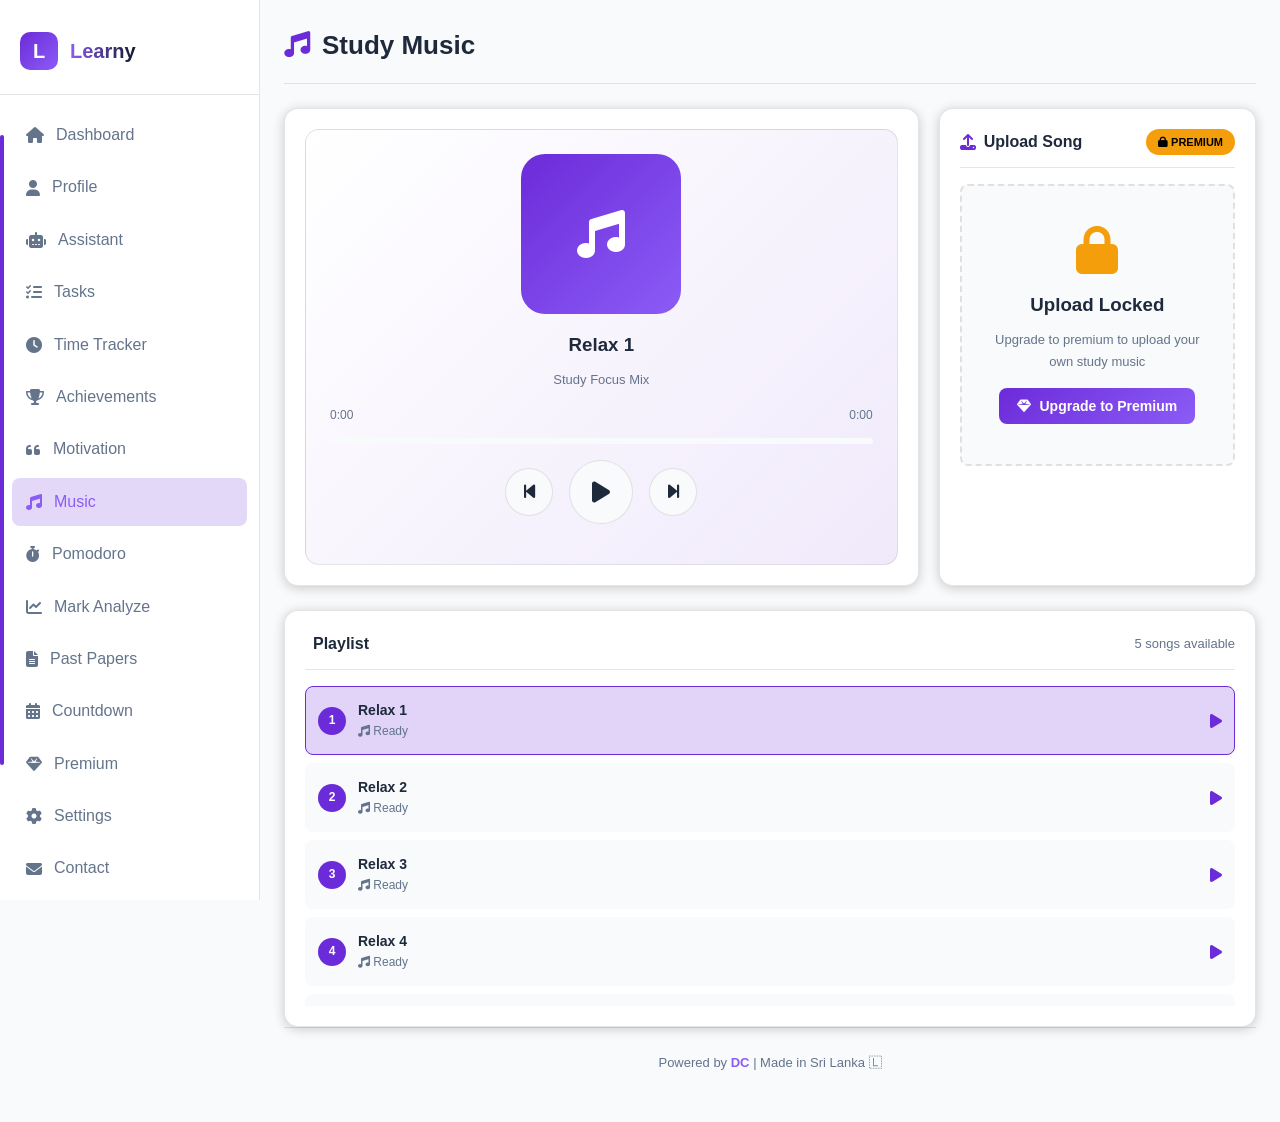
==== commit 0c7aae9c: "Update music.html" ====
--- a/music.html
+++ b/music.html
@@ -1,65 +1,207 @@
 <!DOCTYPE html>
 <html lang="en">
 <head>
-  <meta charset="UTF-8">
-  <meta name="viewport" content="width=device-width, initial-scale=1.0">
-  <title>Learny - Music</title>
-  <link rel="manifest" href="manifest.json">
-  <meta name="theme-color" content="#6c2bd9">
-  <link rel="stylesheet" href="https://cdnjs.cloudflare.com/ajax/libs/font-awesome/6.5.0/css/all.min.css">
-  <link rel="stylesheet" href="style.css">
+    <meta charset="UTF-8">
+    <meta name="viewport" content="width=device-width, initial-scale=1.0">
+    <title>Learny - Music</title>
+    <link rel="stylesheet" href="style.css">
+    <link rel="stylesheet" href="https://cdnjs.cloudflare.com/ajax/libs/font-awesome/6.4.0/css/all.min.css">
 </head>
 <body>
-  <div class="app-container">
-    <div class="overlay"></div>
-    <aside class="sidebar">
-      <div class="sidebar-header"><div class="sidebar-logo"><i class="fa fa-graduation-cap"></i></div><span class="sidebar-title">Learny</span></div>
-      <ul class="nav-list">
-        <li class="nav-item"><a href="index.html"><i class="fa fa-grip"></i> Dashboard</a></li>
-        <li class="nav-item"><a href="assistant.html"><i class="fa fa-robot"></i> Assistant</a></li>
-        <li class="nav-item"><a href="tasks.html"><i class="fa fa-check-circle"></i> Tasks</a></li>
-        <li class="nav-item"><a href="time.html"><i class="fa fa-clock"></i> Time Tracker</a></li>
-        <li class="nav-item"><a href="achievements.html"><i class="fa fa-trophy"></i> Achievements</a></li>
-        <li class="nav-item"><a href="motivation.html"><i class="fa fa-quote-left"></i> Motivation</a></li>
-        <li class="nav-item active"><a href="music.html"><i class="fa fa-music"></i> Music</a></li>
-        <li class="nav-item"><a href="pomodoro.html"><i class="fa fa-hourglass-half"></i> Pomodoro</a></li>
-        <li class="nav-item"><a href="mark.html"><i class="fa fa-chart-line"></i> Mark Analyze</a></li>
-        <li class="nav-item"><a href="pastpapers.html"><i class="fa fa-file-alt"></i> Past Papers</a></li>
-        <li class="nav-item"><a href="countdown.html"><i class="fa fa-calendar-day"></i> Countdown</a></li>
-        <li class="nav-item"><a href="settings.html"><i class="fa fa-cog"></i> Settings</a></li>
-        <li class="nav-item"><a href="contact.html"><i class="fa fa-envelope"></i> Contact</a></li>
-        <li class="nav-item"><a href="rate.html"><i class="fa fa-star"></i> Rate Us</a></li>
-      </ul>
-      <div class="sidebar-welcome"><p class="welcome-text">Welcome!</p><div class="divider"></div><p>Stay focused & keep learning</p></div>
-    </aside>
-    <main class="main-content">
-      <header class="page-header">
-        <button class="hamburger"><i class="fa fa-bars"></i></button>
-        <h1 class="page-title"><i class="fa fa-music"></i> Study Music</h1>
-        <div class="header-actions"><button class="theme-toggle" id="toggle-mode"><i class="fa fa-sun"></i></button></div>
-      </header>
-      <div id="notification-toast" class="notification"><i class="fa fa-check-circle"></i><span></span></div>
-      <div class="grid-2">
-        <div class="music-player">
-          <div class="album-art"><i class="fa fa-music"></i></div>
-          <p id="music-title" style="font-size:18px;font-weight:600;margin-bottom:4px">Relax 1</p>
-          <div class="time-display"><span id="music-current">0:00</span><span id="music-total">0:00</span></div>
-          <div class="progress-seek"><div class="progress-fill" id="music-progress"></div></div>
-          <div class="player-controls">
-            <button class="player-btn" onclick="APP.playTrack(APP.currentTrack > 0 ? APP.currentTrack - 1 : 0)"><i class="fa fa-backward"></i></button>
-            <button class="player-btn play-btn" id="play-pause-btn"><i class="fa fa-play"></i></button>
-            <button class="player-btn" onclick="APP.playTrack(APP.currentTrack < APP.playlist.length - 1 ? APP.currentTrack + 1 : 0)"><i class="fa fa-forward"></i></button>
-          </div>
-          <label class="btn btn-secondary mt-2"><i class="fa fa-upload"></i> Upload Song<input type="file" id="music-upload" accept="audio/*" hidden></label>
+    <div class="app-container">
+        <!-- Sidebar -->
+        <aside class="sidebar">
+            <div class="sidebar-header">
+                <div class="sidebar-logo">L</div>
+                <div class="sidebar-title">Learny</div>
+            </div>
+            <ul class="nav-list">
+                <li class="nav-item"><a href="index.html"><i class="fa fa-home"></i> Dashboard</a></li>
+                <li class="nav-item"><a href="profile.html"><i class="fa fa-user"></i> Profile</a></li>
+                <li class="nav-item"><a href="assistant.html"><i class="fa fa-robot"></i> Assistant</a></li>
+                <li class="nav-item"><a href="tasks.html"><i class="fa fa-tasks"></i> Tasks</a></li>
+                <li class="nav-item"><a href="time.html"><i class="fa fa-clock"></i> Time Tracker</a></li>
+                <li class="nav-item"><a href="achievements.html"><i class="fa fa-trophy"></i> Achievements</a></li>
+                <li class="nav-item"><a href="motivation.html"><i class="fa fa-quote-left"></i> Motivation</a></li>
+                <li class="nav-item active"><a href="music.html"><i class="fa fa-music"></i> Music</a></li>
+                <li class="nav-item"><a href="pomodoro.html"><i class="fa fa-stopwatch"></i> Pomodoro</a></li>
+                <li class="nav-item"><a href="mark.html"><i class="fa fa-chart-line"></i> Mark Analyze</a></li>
+                <li class="nav-item"><a href="pastpapers.html"><i class="fa fa-file-alt"></i> Past Papers</a></li>
+                <li class="nav-item"><a href="countdown.html"><i class="fa fa-calendar-alt"></i> Countdown</a></li>
+                <li class="nav-item"><a href="premium.html"><i class="fa fa-gem"></i> Premium</a></li>
+                <li class="nav-item"><a href="settings.html"><i class="fa fa-cog"></i> Settings</a></li>
+                <li class="nav-item"><a href="contact.html"><i class="fa fa-envelope"></i> Contact</a></li>
+                <li class="nav-item"><a href="rate.html"><i class="fa fa-star"></i> Rate Us</a></li>
+            </ul>
+            <div class="sidebar-welcome">
+                <p id="sidebar-username">Welcome!</p>
+                <p>Stay focused & keep learning</p>
+            </div>
+        </aside>
+
+        <!-- Main Content -->
+        <main class="main-content">
+            <div class="page-header">
+                <h1 class="page-title"><i class="fa fa-music"></i> Study Music</h1>
+                <button class="hamburger"><i class="fa fa-bars"></i></button>
+            </div>
+
+            <div class="grid-2">
+                <!-- Music Player -->
+                <div class="card">
+                    <div class="music-player">
+                        <div class="album-art">
+                            <i class="fa fa-music"></i>
+                        </div>
+                        <h3 id="music-title" style="margin-bottom: 8px;">Relax 1</h3>
+                        <p style="color: var(--text-muted); font-size: 13px; margin-bottom: 16px;">Study Focus Mix</p>
+                        
+                        <div class="time-display">
+                            <span id="music-current">0:00</span>
+                            <span id="music-total">0:00</span>
+                        </div>
+                        
+                        <div class="progress-seek" id="music-progress-bar">
+                            <div class="progress-fill" id="music-progress"></div>
+                        </div>
+                        
+                        <div class="player-controls">
+                            <button class="player-btn" onclick="APP.prevTrack()">
+                                <i class="fa fa-step-backward"></i>
+                            </button>
+                            <button class="player-btn play-btn" id="play-pause-btn" onclick="APP.togglePlay()">
+                                <i class="fa fa-play"></i>
+                            </button>
+                            <button class="player-btn" onclick="APP.nextTrack()">
+                                <i class="fa fa-step-forward"></i>
+                            </button>
+                        </div>
+                    </div>
+                </div>
+
+                <!-- Upload Section (Locked) -->
+                <div class="card">
+                    <div class="card-header">
+                        <h2 class="card-title"><i class="fa fa-upload"></i> Upload Song</h2>
+                        <span style="background: var(--warning); color: #000; padding: 4px 12px; border-radius: 20px; font-size: 11px; font-weight: 700;">
+                            <i class="fa fa-lock"></i> PREMIUM
+                        </span>
+                    </div>
+                    <div style="text-align: center; padding: 40px 20px; background: var(--bg-dark); border-radius: var(--radius-sm); border: 2px dashed var(--border); cursor: not-allowed;" onclick="APP.showPremiumPopup('upload')">
+                        <i class="fa fa-lock" style="font-size: 48px; color: var(--warning); margin-bottom: 16px;"></i>
+                        <h3 style="margin-bottom: 8px; color: var(--text-main);">Upload Locked</h3>
+                        <p style="color: var(--text-muted); font-size: 13px; margin-bottom: 16px;">Upgrade to premium to upload your own study music</p>
+                        <button class="btn btn-primary" onclick="APP.showPremiumPopup('upload'); event.stopPropagation();">
+                            <i class="fa fa-gem"></i> Upgrade to Premium
+                        </button>
+                    </div>
+                    <input type="file" id="music-upload" accept="audio/*" style="display: none;" disabled>
+                </div>
+            </div>
+
+            <!-- Playlist -->
+            <div class="card">
+                <div class="card-header">
+                    <h2 class="card-title"><i class="fa fa-list-music"></i> Playlist</h2>
+                    <span style="color: var(--text-muted); font-size: 13px;">5 songs available</span>
+                </div>
+                <div id="music-playlist" class="task-list">
+                    <!-- Playlist items will be rendered here -->
+                </div>
+            </div>
+
+            <footer class="site-footer">
+                <p>Powered by <a href="contact.html">DC</a> | Made in Sri Lanka 🇱</p>
+            </footer>
+        </main>
+    </div>
+
+    <div class="overlay" id="overlay"></div>
+    
+    <!-- Premium Popup Modal -->
+    <div class="modal" id="premium-modal">
+        <div style="text-align: center;">
+            <img src="https://i.postimg.cc/nrFwN8kn/gem.png" alt="Premium" style="width: 80px; height: 80px; margin-bottom: 16px;">
+            <h2 style="margin-bottom: 12px; color: var(--primary-light);">Premium Feature</h2>
+            <p id="premium-feature-text" style="color: var(--text-muted); margin-bottom: 20px; font-size: 14px;">Upload unlimited songs and create your perfect study playlist!</p>
+            <div style="display: flex; gap: 12px; justify-content: center;">
+                <button class="btn btn-secondary" onclick="APP.closePremiumPopup()">Later</button>
+                <a href="premium.html" class="btn btn-primary">Upgrade Now</a>
+            </div>
         </div>
-        <div class="card">
-          <div class="card-header"><span class="card-title"><i class="fa fa-list-ol"></i> Playlist</span></div>
-          <div id="music-playlist"></div>
-        </div>
-      </div>
-      <footer class="site-footer">Powered by <a href="contact.html">DC</a> | Made in Sri Lanka <i class="fa fa-heart" style="color:var(--danger)"></i></footer>
-    </main>
-  </div>
-  <script src="script.js"></script>
+    </div>
+
+    <script src="script.js"></script>
+    <script>
+        // Premium popup functions
+        APP.showPremiumPopup = function(feature) {
+            const texts = {
+                'upload': 'Upload unlimited songs and create your perfect study playlist!',
+                'default': 'This feature is only available for premium members.'
+            };
+            document.getElementById('premium-feature-text').textContent = texts[feature] || texts.default;
+            document.getElementById('premium-modal').classList.add('show');
+            document.getElementById('overlay').classList.add('show');
+        };
+        
+        APP.closePremiumPopup = function() {
+            document.getElementById('premium-modal').classList.remove('show');
+            document.getElementById('overlay').classList.remove('show');
+        };
+        
+        // Close modal on overlay click
+        document.getElementById('overlay').addEventListener('click', APP.closePremiumPopup);
+        
+        // Music player functions
+        APP.audio = new Audio();
+        APP.playlist = [
+            { n: 'Relax 1', s: 'song1.mp3' },
+            { n: 'Relax 2', s: 'song2.mp3' },
+            { n: 'Relax 3', s: 'song3.mp3' },
+            { n: 'Relax 4', s: 'song4.mp3' },
+            { n: 'Relax 5', s: 'song5.mp3' }
+        ];
+        APP.track = 0;
+        APP.playing = false;
+        
+        APP.renderPlaylist = function() {
+            document.getElementById('music-playlist').innerHTML = APP.playlist.map((t, i) => `
+                <div class="playlist-item ${i === APP.track ? 'active' : ''}" onclick="APP.playTrack(${i})">
+                    <div class="playlist-num">${i + 1}</div>
+                    <div class="playlist-info">
+                        <div class="playlist-name">${t.n}</div>
+                        <div class="playlist-duration"><i class="fa fa-music"></i> Ready</div>
+                    </div>
+                    <i class="fa fa-play" style="color: var(--primary)"></i>
+                </div>
+            `).join('');
+        };
+        
+        APP.playTrack = function(i) {
+            APP.track = i;
+            // For demo, we'll just update UI
+            document.getElementById('music-title').textContent = APP.playlist[i].n;
+            APP.renderPlaylist();
+        };
+        
+        APP.togglePlay = function() {
+            APP.playing = !APP.playing;
+            const btn = document.getElementById('play-pause-btn');
+            btn.innerHTML = APP.playing ? '<i class="fa fa-pause"></i>' : '<i class="fa fa-play"></i>';
+        };
+        
+        APP.prevTrack = function() {
+            APP.track = (APP.track - 1 + APP.playlist.length) % APP.playlist.length;
+            APP.playTrack(APP.track);
+        };
+        
+        APP.nextTrack = function() {
+            APP.track = (APP.track + 1) % APP.playlist.length;
+            APP.playTrack(APP.track);
+        };
+        
+        // Initialize
+        APP.renderPlaylist();
+    </script>
 </body>
-</html>+</html>
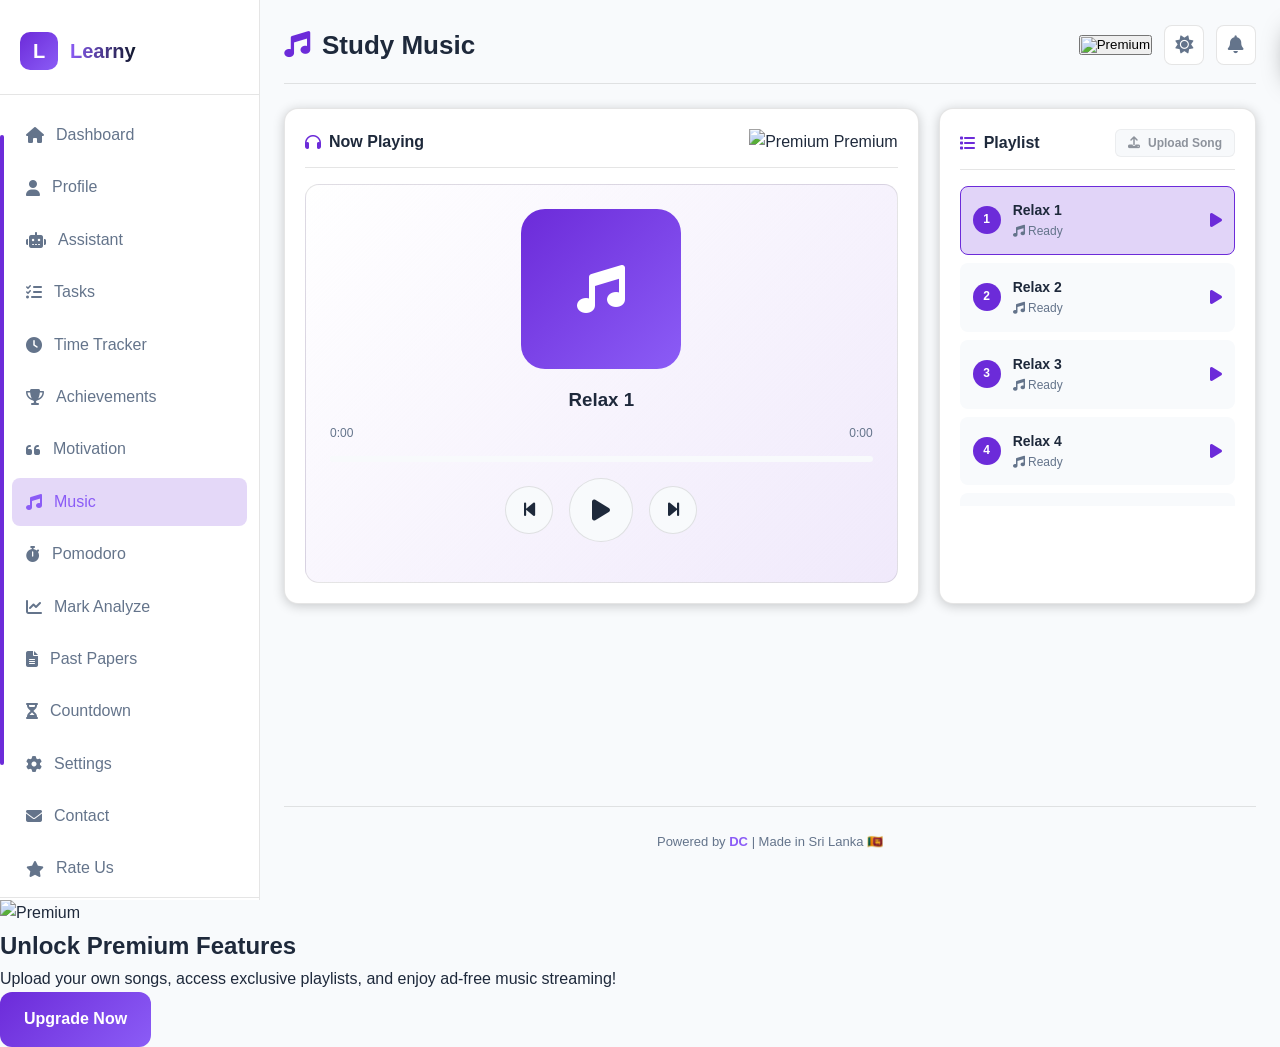
==== commit 74f22195: "Update music.html" ====
--- a/music.html
+++ b/music.html
@@ -8,8 +8,8 @@
     <link rel="stylesheet" href="https://cdnjs.cloudflare.com/ajax/libs/font-awesome/6.4.0/css/all.min.css">
 </head>
 <body>
+    <div class="overlay"></div>
     <div class="app-container">
-        <!-- Sidebar -->
         <aside class="sidebar">
             <div class="sidebar-header">
                 <div class="sidebar-logo">L</div>
@@ -27,181 +27,136 @@
                 <li class="nav-item"><a href="pomodoro.html"><i class="fa fa-stopwatch"></i> Pomodoro</a></li>
                 <li class="nav-item"><a href="mark.html"><i class="fa fa-chart-line"></i> Mark Analyze</a></li>
                 <li class="nav-item"><a href="pastpapers.html"><i class="fa fa-file-alt"></i> Past Papers</a></li>
-                <li class="nav-item"><a href="countdown.html"><i class="fa fa-calendar-alt"></i> Countdown</a></li>
-                <li class="nav-item"><a href="premium.html"><i class="fa fa-gem"></i> Premium</a></li>
+                <li class="nav-item"><a href="countdown.html"><i class="fa fa-hourglass-half"></i> Countdown</a></li>
                 <li class="nav-item"><a href="settings.html"><i class="fa fa-cog"></i> Settings</a></li>
                 <li class="nav-item"><a href="contact.html"><i class="fa fa-envelope"></i> Contact</a></li>
                 <li class="nav-item"><a href="rate.html"><i class="fa fa-star"></i> Rate Us</a></li>
             </ul>
             <div class="sidebar-welcome">
-                <p id="sidebar-username">Welcome!</p>
-                <p>Stay focused & keep learning</p>
+                <p>Welcome, <span id="sidebar-username">User</span>!</p>
+                <div class="welcome-text">Stay focused & keep learning ✨</div>
+                <div class="divider"></div>
             </div>
         </aside>
 
-        <!-- Main Content -->
         <main class="main-content">
             <div class="page-header">
                 <h1 class="page-title"><i class="fa fa-music"></i> Study Music</h1>
-                <button class="hamburger"><i class="fa fa-bars"></i></button>
+                <div class="header-actions">
+                    <button class="premium-gem-btn" id="premium-gem-music" title="Upgrade to Premium">
+                        <img src="https://i.postimg.cc/nrFwN8kn/gem.png" alt="Premium">
+                    </button>
+                    <button class="theme-toggle"><i class="fa fa-moon"></i></button>
+                    <button class="notif-btn"><i class="fa fa-bell"></i></button>
+                </div>
             </div>
 
             <div class="grid-2">
-                <!-- Music Player -->
                 <div class="card">
+                    <div class="card-header">
+                        <h2 class="card-title"><i class="fa fa-headphones"></i> Now Playing</h2>
+                        <span class="premium-badge">
+                            <img src="https://i.postimg.cc/nrFwN8kn/gem.png" alt="Premium">
+                            Premium
+                        </span>
+                    </div>
                     <div class="music-player">
                         <div class="album-art">
                             <i class="fa fa-music"></i>
                         </div>
                         <h3 id="music-title" style="margin-bottom: 8px;">Relax 1</h3>
-                        <p style="color: var(--text-muted); font-size: 13px; margin-bottom: 16px;">Study Focus Mix</p>
-                        
                         <div class="time-display">
                             <span id="music-current">0:00</span>
                             <span id="music-total">0:00</span>
                         </div>
-                        
-                        <div class="progress-seek" id="music-progress-bar">
+                        <div class="progress-seek" id="music-seek">
                             <div class="progress-fill" id="music-progress"></div>
                         </div>
-                        
                         <div class="player-controls">
-                            <button class="player-btn" onclick="APP.prevTrack()">
-                                <i class="fa fa-step-backward"></i>
-                            </button>
-                            <button class="player-btn play-btn" id="play-pause-btn" onclick="APP.togglePlay()">
-                                <i class="fa fa-play"></i>
-                            </button>
-                            <button class="player-btn" onclick="APP.nextTrack()">
-                                <i class="fa fa-step-forward"></i>
-                            </button>
+                            <button class="player-btn" id="prev-btn"><i class="fa fa-step-backward"></i></button>
+                            <button class="player-btn play-btn" id="play-pause-btn"><i class="fa fa-play"></i></button>
+                            <button class="player-btn" id="next-btn"><i class="fa fa-step-forward"></i></button>
                         </div>
                     </div>
                 </div>
 
-                <!-- Upload Section (Locked) -->
                 <div class="card">
                     <div class="card-header">
-                        <h2 class="card-title"><i class="fa fa-upload"></i> Upload Song</h2>
-                        <span style="background: var(--warning); color: #000; padding: 4px 12px; border-radius: 20px; font-size: 11px; font-weight: 700;">
-                            <i class="fa fa-lock"></i> PREMIUM
-                        </span>
+                        <h2 class="card-title"><i class="fa fa-list"></i> Playlist</h2>
+                        <div style="display: flex; gap: 8px; align-items: center;">
+                            <input type="file" id="music-upload" accept="audio/*" style="display: none;">
+                            <button class="btn btn-sm btn-secondary" id="upload-btn" disabled>
+                                <i class="fa fa-upload"></i> Upload Song
+                            </button>
+                        </div>
                     </div>
-                    <div style="text-align: center; padding: 40px 20px; background: var(--bg-dark); border-radius: var(--radius-sm); border: 2px dashed var(--border); cursor: not-allowed;" onclick="APP.showPremiumPopup('upload')">
-                        <i class="fa fa-lock" style="font-size: 48px; color: var(--warning); margin-bottom: 16px;"></i>
-                        <h3 style="margin-bottom: 8px; color: var(--text-main);">Upload Locked</h3>
-                        <p style="color: var(--text-muted); font-size: 13px; margin-bottom: 16px;">Upgrade to premium to upload your own study music</p>
-                        <button class="btn btn-primary" onclick="APP.showPremiumPopup('upload'); event.stopPropagation();">
-                            <i class="fa fa-gem"></i> Upgrade to Premium
-                        </button>
+                    <div id="music-playlist" class="task-list">
+                        <!-- Playlist items will be rendered here -->
                     </div>
-                    <input type="file" id="music-upload" accept="audio/*" style="display: none;" disabled>
-                </div>
-            </div>
-
-            <!-- Playlist -->
-            <div class="card">
-                <div class="card-header">
-                    <h2 class="card-title"><i class="fa fa-list-music"></i> Playlist</h2>
-                    <span style="color: var(--text-muted); font-size: 13px;">5 songs available</span>
-                </div>
-                <div id="music-playlist" class="task-list">
-                    <!-- Playlist items will be rendered here -->
                 </div>
             </div>
 
             <footer class="site-footer">
-                <p>Powered by <a href="contact.html">DC</a> | Made in Sri Lanka 🇱</p>
+                Powered by <a href="contact.html">DC</a> | Made in Sri Lanka 🇱🇰
             </footer>
         </main>
     </div>
 
-    <div class="overlay" id="overlay"></div>
-    
-    <!-- Premium Popup Modal -->
-    <div class="modal" id="premium-modal">
-        <div style="text-align: center;">
-            <img src="https://i.postimg.cc/nrFwN8kn/gem.png" alt="Premium" style="width: 80px; height: 80px; margin-bottom: 16px;">
-            <h2 style="margin-bottom: 12px; color: var(--primary-light);">Premium Feature</h2>
-            <p id="premium-feature-text" style="color: var(--text-muted); margin-bottom: 20px; font-size: 14px;">Upload unlimited songs and create your perfect study playlist!</p>
-            <div style="display: flex; gap: 12px; justify-content: center;">
-                <button class="btn btn-secondary" onclick="APP.closePremiumPopup()">Later</button>
-                <a href="premium.html" class="btn btn-primary">Upgrade Now</a>
-            </div>
+    <!-- Premium Popup -->
+    <div class="premium-popup-overlay" id="premium-popup">
+        <div class="premium-popup">
+            <img src="https://i.postimg.cc/nrFwN8kn/gem.png" alt="Premium" class="premium-popup-img">
+            <h2>Unlock Premium Features</h2>
+            <p>Upload your own songs, access exclusive playlists, and enjoy ad-free music streaming!</p>
+            <a href="premium.html" class="btn btn-primary btn-lg">Upgrade Now</a>
         </div>
+    </div>
+
+    <div id="notification-toast" class="notification">
+        <i class="fa fa-check-circle"></i>
+        <span>Notification</span>
     </div>
 
     <script src="script.js"></script>
     <script>
-        // Premium popup functions
-        APP.showPremiumPopup = function(feature) {
-            const texts = {
-                'upload': 'Upload unlimited songs and create your perfect study playlist!',
-                'default': 'This feature is only available for premium members.'
-            };
-            document.getElementById('premium-feature-text').textContent = texts[feature] || texts.default;
-            document.getElementById('premium-modal').classList.add('show');
-            document.getElementById('overlay').classList.add('show');
-        };
-        
-        APP.closePremiumPopup = function() {
-            document.getElementById('premium-modal').classList.remove('show');
-            document.getElementById('overlay').classList.remove('show');
-        };
-        
-        // Close modal on overlay click
-        document.getElementById('overlay').addEventListener('click', APP.closePremiumPopup);
-        
-        // Music player functions
-        APP.audio = new Audio();
-        APP.playlist = [
-            { n: 'Relax 1', s: 'song1.mp3' },
-            { n: 'Relax 2', s: 'song2.mp3' },
-            { n: 'Relax 3', s: 'song3.mp3' },
-            { n: 'Relax 4', s: 'song4.mp3' },
-            { n: 'Relax 5', s: 'song5.mp3' }
-        ];
-        APP.track = 0;
-        APP.playing = false;
-        
-        APP.renderPlaylist = function() {
-            document.getElementById('music-playlist').innerHTML = APP.playlist.map((t, i) => `
-                <div class="playlist-item ${i === APP.track ? 'active' : ''}" onclick="APP.playTrack(${i})">
-                    <div class="playlist-num">${i + 1}</div>
-                    <div class="playlist-info">
-                        <div class="playlist-name">${t.n}</div>
-                        <div class="playlist-duration"><i class="fa fa-music"></i> Ready</div>
-                    </div>
-                    <i class="fa fa-play" style="color: var(--primary)"></i>
-                </div>
-            `).join('');
-        };
-        
-        APP.playTrack = function(i) {
-            APP.track = i;
-            // For demo, we'll just update UI
-            document.getElementById('music-title').textContent = APP.playlist[i].n;
-            APP.renderPlaylist();
-        };
-        
-        APP.togglePlay = function() {
-            APP.playing = !APP.playing;
-            const btn = document.getElementById('play-pause-btn');
-            btn.innerHTML = APP.playing ? '<i class="fa fa-pause"></i>' : '<i class="fa fa-play"></i>';
-        };
-        
-        APP.prevTrack = function() {
-            APP.track = (APP.track - 1 + APP.playlist.length) % APP.playlist.length;
-            APP.playTrack(APP.track);
-        };
-        
-        APP.nextTrack = function() {
-            APP.track = (APP.track + 1) % APP.playlist.length;
-            APP.playTrack(APP.track);
-        };
-        
-        // Initialize
-        APP.renderPlaylist();
+        // Premium features lock logic for music
+        document.addEventListener('DOMContentLoaded', function() {
+            const isPremium = localStorage.getItem('learny_premium') === 'true';
+            
+            if (!isPremium) {
+                // Disable upload button
+                const uploadBtn = document.getElementById('upload-btn');
+                const fileInput = document.getElementById('music-upload');
+                
+                uploadBtn.disabled = true;
+                uploadBtn.style.cursor = 'not-allowed';
+                uploadBtn.style.opacity = '0.5';
+                
+                // Show premium popup when clicking upload
+                uploadBtn.addEventListener('click', function(e) {
+                    e.preventDefault();
+                    document.getElementById('premium-popup').classList.add('show');
+                });
+                
+                // Also prevent file input
+                fileInput.addEventListener('click', function(e) {
+                    e.preventDefault();
+                    document.getElementById('premium-popup').classList.add('show');
+                });
+                
+                // Premium gem button
+                document.getElementById('premium-gem-music').addEventListener('click', function() {
+                    document.getElementById('premium-popup').classList.add('show');
+                });
+            }
+            
+            // Close popup on overlay click
+            document.querySelector('.premium-popup-overlay').addEventListener('click', function(e) {
+                if (e.target === this) {
+                    this.classList.remove('show');
+                }
+            });
+        });
     </script>
 </body>
 </html>
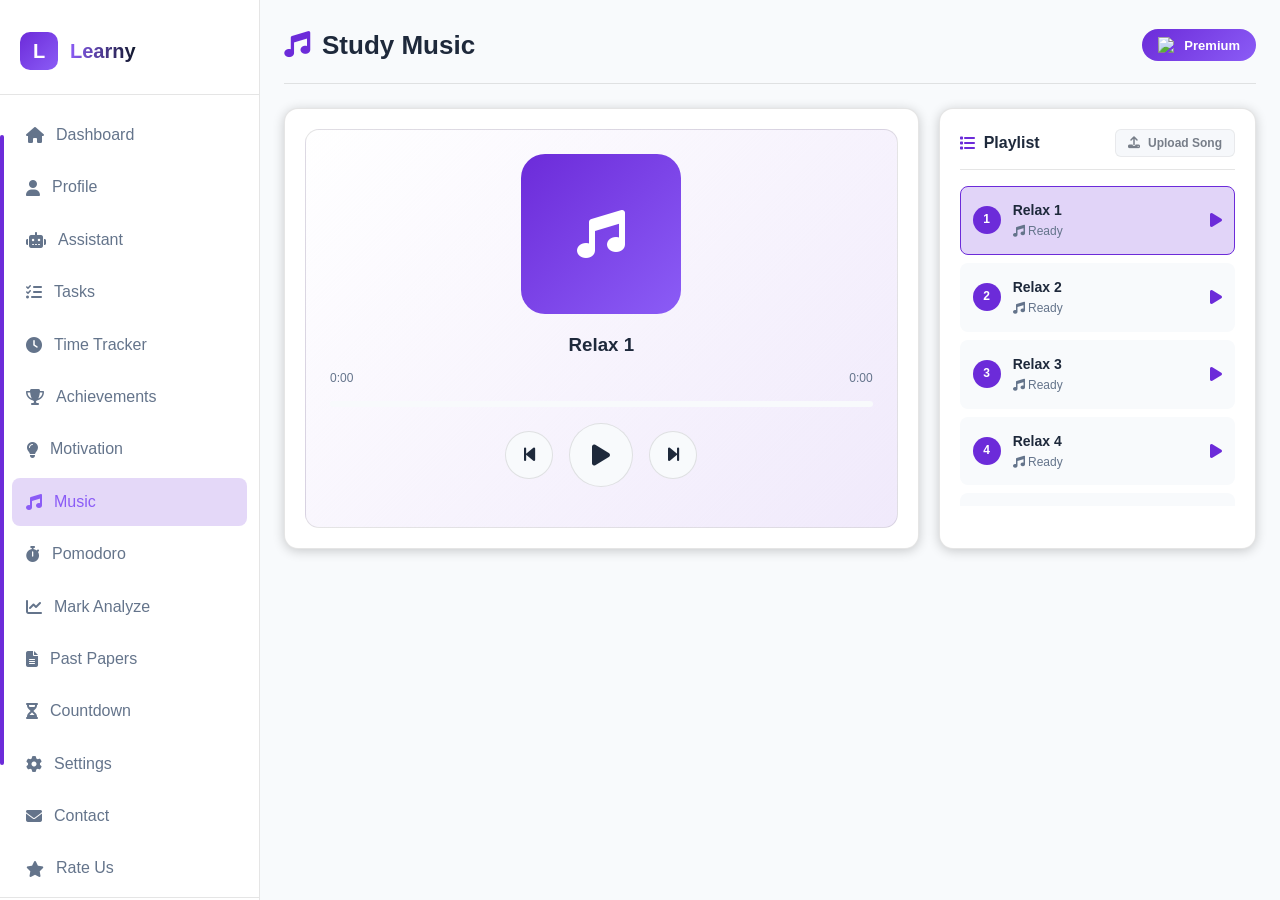
==== commit 5821b700: "Update music.html" ====
--- a/music.html
+++ b/music.html
@@ -8,86 +8,84 @@
     <link rel="stylesheet" href="https://cdnjs.cloudflare.com/ajax/libs/font-awesome/6.4.0/css/all.min.css">
 </head>
 <body>
-    <div class="overlay"></div>
     <div class="app-container">
         <aside class="sidebar">
             <div class="sidebar-header">
                 <div class="sidebar-logo">L</div>
                 <div class="sidebar-title">Learny</div>
             </div>
-            <ul class="nav-list">
-                <li class="nav-item"><a href="index.html"><i class="fa fa-home"></i> Dashboard</a></li>
-                <li class="nav-item"><a href="profile.html"><i class="fa fa-user"></i> Profile</a></li>
-                <li class="nav-item"><a href="assistant.html"><i class="fa fa-robot"></i> Assistant</a></li>
-                <li class="nav-item"><a href="tasks.html"><i class="fa fa-tasks"></i> Tasks</a></li>
-                <li class="nav-item"><a href="time.html"><i class="fa fa-clock"></i> Time Tracker</a></li>
-                <li class="nav-item"><a href="achievements.html"><i class="fa fa-trophy"></i> Achievements</a></li>
-                <li class="nav-item"><a href="motivation.html"><i class="fa fa-quote-left"></i> Motivation</a></li>
-                <li class="nav-item active"><a href="music.html"><i class="fa fa-music"></i> Music</a></li>
-                <li class="nav-item"><a href="pomodoro.html"><i class="fa fa-stopwatch"></i> Pomodoro</a></li>
-                <li class="nav-item"><a href="mark.html"><i class="fa fa-chart-line"></i> Mark Analyze</a></li>
-                <li class="nav-item"><a href="pastpapers.html"><i class="fa fa-file-alt"></i> Past Papers</a></li>
-                <li class="nav-item"><a href="countdown.html"><i class="fa fa-hourglass-half"></i> Countdown</a></li>
-                <li class="nav-item"><a href="settings.html"><i class="fa fa-cog"></i> Settings</a></li>
-                <li class="nav-item"><a href="contact.html"><i class="fa fa-envelope"></i> Contact</a></li>
-                <li class="nav-item"><a href="rate.html"><i class="fa fa-star"></i> Rate Us</a></li>
-            </ul>
+            <nav>
+                <ul class="nav-list">
+                    <li class="nav-item"><a href="index.html"><i class="fa fa-home"></i> Dashboard</a></li>
+                    <li class="nav-item"><a href="profile.html"><i class="fa fa-user"></i> Profile</a></li>
+                    <li class="nav-item"><a href="assistant.html"><i class="fa fa-robot"></i> Assistant</a></li>
+                    <li class="nav-item"><a href="tasks.html"><i class="fa fa-tasks"></i> Tasks</a></li>
+                    <li class="nav-item"><a href="time.html"><i class="fa fa-clock"></i> Time Tracker</a></li>
+                    <li class="nav-item"><a href="achievements.html"><i class="fa fa-trophy"></i> Achievements</a></li>
+                    <li class="nav-item"><a href="motivation.html"><i class="fa fa-lightbulb"></i> Motivation</a></li>
+                    <li class="nav-item active"><a href="music.html"><i class="fa fa-music"></i> Music</a></li>
+                    <li class="nav-item"><a href="pomodoro.html"><i class="fa fa-stopwatch"></i> Pomodoro</a></li>
+                    <li class="nav-item"><a href="mark.html"><i class="fa fa-chart-line"></i> Mark Analyze</a></li>
+                    <li class="nav-item"><a href="pastpapers.html"><i class="fa fa-file-alt"></i> Past Papers</a></li>
+                    <li class="nav-item"><a href="countdown.html"><i class="fa fa-hourglass-half"></i> Countdown</a></li>
+                    <li class="nav-item"><a href="settings.html"><i class="fa fa-cog"></i> Settings</a></li>
+                    <li class="nav-item"><a href="contact.html"><i class="fa fa-envelope"></i> Contact</a></li>
+                    <li class="nav-item"><a href="rate.html"><i class="fa fa-star"></i> Rate Us</a></li>
+                </ul>
+            </nav>
             <div class="sidebar-welcome">
-                <p>Welcome, <span id="sidebar-username">User</span>!</p>
-                <div class="welcome-text">Stay focused & keep learning ✨</div>
-                <div class="divider"></div>
+                <p id="sidebar-username">Welcome, User!</p>
+                <div class="sidebar-divider"></div>
+                <p>Stay focused & keep learning ✨</p>
             </div>
         </aside>
 
         <main class="main-content">
-            <div class="page-header">
+            <header class="page-header">
                 <h1 class="page-title"><i class="fa fa-music"></i> Study Music</h1>
                 <div class="header-actions">
-                    <button class="premium-gem-btn" id="premium-gem-music" title="Upgrade to Premium">
-                        <img src="https://i.postimg.cc/nrFwN8kn/gem.png" alt="Premium">
+                    <button class="btn btn-sm btn-primary premium-btn" onclick="showPremiumPopup()">
+                        <img src="https://i.postimg.cc/nrFwN8kn/gem.png" alt="Premium" style="width:16px;height:16px;vertical-align:middle;margin-right:4px;">
+                        Premium
                     </button>
-                    <button class="theme-toggle"><i class="fa fa-moon"></i></button>
-                    <button class="notif-btn"><i class="fa fa-bell"></i></button>
                 </div>
-            </div>
+            </header>
 
             <div class="grid-2">
                 <div class="card">
-                    <div class="card-header">
-                        <h2 class="card-title"><i class="fa fa-headphones"></i> Now Playing</h2>
-                        <span class="premium-badge">
-                            <img src="https://i.postimg.cc/nrFwN8kn/gem.png" alt="Premium">
-                            Premium
-                        </span>
-                    </div>
                     <div class="music-player">
                         <div class="album-art">
                             <i class="fa fa-music"></i>
                         </div>
-                        <h3 id="music-title" style="margin-bottom: 8px;">Relax 1</h3>
+                        <h3 id="music-title" style="margin-bottom:8px;">Relax 1</h3>
                         <div class="time-display">
                             <span id="music-current">0:00</span>
                             <span id="music-total">0:00</span>
                         </div>
-                        <div class="progress-seek" id="music-seek">
+                        <div class="progress-seek" id="music-progress-bar">
                             <div class="progress-fill" id="music-progress"></div>
                         </div>
                         <div class="player-controls">
-                            <button class="player-btn" id="prev-btn"><i class="fa fa-step-backward"></i></button>
-                            <button class="player-btn play-btn" id="play-pause-btn"><i class="fa fa-play"></i></button>
-                            <button class="player-btn" id="next-btn"><i class="fa fa-step-forward"></i></button>
+                            <button class="player-btn" onclick="APP.skipTrack(-1)"><i class="fa fa-step-backward"></i></button>
+                            <button class="player-btn play-btn" id="play-pause-btn" onclick="APP.togglePlay()">
+                                <i class="fa fa-play"></i>
+                            </button>
+                            <button class="player-btn" onclick="APP.skipTrack(1)"><i class="fa fa-step-forward"></i></button>
                         </div>
                     </div>
                 </div>
 
                 <div class="card">
                     <div class="card-header">
-                        <h2 class="card-title"><i class="fa fa-list"></i> Playlist</h2>
-                        <div style="display: flex; gap: 8px; align-items: center;">
-                            <input type="file" id="music-upload" accept="audio/*" style="display: none;">
-                            <button class="btn btn-sm btn-secondary" id="upload-btn" disabled>
+                        <h3 class="card-title"><i class="fa fa-list"></i> Playlist</h3>
+                        <div class="premium-upload-wrapper" style="position:relative;">
+                            <input type="file" id="music-upload" accept="audio/*" style="display:none;" onchange="APP.handleUpload(this)">
+                            <button type="button" class="btn btn-sm btn-secondary" id="upload-btn" onclick="checkPremiumAndUpload()">
                                 <i class="fa fa-upload"></i> Upload Song
                             </button>
+                            <div id="upload-lock" class="feature-lock" style="display:none;">
+                                <i class="fa fa-lock"></i>
+                            </div>
                         </div>
                     </div>
                     <div id="music-playlist" class="task-list">
@@ -95,68 +93,65 @@
                     </div>
                 </div>
             </div>
-
-            <footer class="site-footer">
-                Powered by <a href="contact.html">DC</a> | Made in Sri Lanka 🇱🇰
-            </footer>
         </main>
     </div>
 
-    <!-- Premium Popup -->
-    <div class="premium-popup-overlay" id="premium-popup">
-        <div class="premium-popup">
-            <img src="https://i.postimg.cc/nrFwN8kn/gem.png" alt="Premium" class="premium-popup-img">
-            <h2>Unlock Premium Features</h2>
-            <p>Upload your own songs, access exclusive playlists, and enjoy ad-free music streaming!</p>
-            <a href="premium.html" class="btn btn-primary btn-lg">Upgrade Now</a>
+    <!-- Premium Popup Modal -->
+    <div id="premium-popup" class="modal-overlay" style="display:none;" onclick="closePremiumPopup(event)">
+        <div class="premium-popup-content" onclick="event.stopPropagation()">
+            <button class="close-popup" onclick="closePremiumPopup()">&times;</button>
+            <div class="premium-popup-header">
+                <img src="https://i.postimg.cc/nrFwN8kn/gem.png" alt="Premium" class="premium-gem-icon">
+                <h2>Unlock Premium Features</h2>
+            </div>
+            <div class="premium-popup-body">
+                <p class="premium-subtext">Get unlimited access to all avatars, features, and exclusive content</p>
+                <ul class="premium-features-list">
+                    <li><i class="fa fa-check-circle"></i> Upload unlimited songs</li>
+                    <li><i class="fa fa-check-circle"></i> Unlock all 14+ avatars</li>
+                    <li><i class="fa fa-check-circle"></i> Customize greeting subtext</li>
+                    <li><i class="fa fa-check-circle"></i> Export data to PDF</li>
+                    <li><i class="fa fa-check-circle"></i> 24/7 Priority support</li>
+                    <li><i class="fa fa-check-circle"></i> Ad-free experience</li>
+                </ul>
+            </div>
+            <div class="premium-popup-footer">
+                <a href="premium.html" class="btn btn-primary btn-lg" style="width:100%;justify-content:center;">
+                    <i class="fa fa-crown"></i> Go Premium Now
+                </a>
+            </div>
         </div>
     </div>
 
-    <div id="notification-toast" class="notification">
-        <i class="fa fa-check-circle"></i>
-        <span>Notification</span>
-    </div>
-
+    <div class="overlay" onclick="APP.closeSidebar()"></div>
     <script src="script.js"></script>
     <script>
-        // Premium features lock logic for music
-        document.addEventListener('DOMContentLoaded', function() {
+        // Premium feature functions
+        function showPremiumPopup() {
+            document.getElementById('premium-popup').style.display = 'flex';
+        }
+
+        function closePremiumPopup(event) {
+            if (!event || event.target.id === 'premium-popup' || event.target.className === 'close-popup') {
+                document.getElementById('premium-popup').style.display = 'none';
+            }
+        }
+
+        function checkPremiumAndUpload() {
             const isPremium = localStorage.getItem('learny_premium') === 'true';
-            
-            if (!isPremium) {
-                // Disable upload button
-                const uploadBtn = document.getElementById('upload-btn');
-                const fileInput = document.getElementById('music-upload');
-                
-                uploadBtn.disabled = true;
-                uploadBtn.style.cursor = 'not-allowed';
-                uploadBtn.style.opacity = '0.5';
-                
-                // Show premium popup when clicking upload
-                uploadBtn.addEventListener('click', function(e) {
-                    e.preventDefault();
-                    document.getElementById('premium-popup').classList.add('show');
-                });
-                
-                // Also prevent file input
-                fileInput.addEventListener('click', function(e) {
-                    e.preventDefault();
-                    document.getElementById('premium-popup').classList.add('show');
-                });
-                
-                // Premium gem button
-                document.getElementById('premium-gem-music').addEventListener('click', function() {
-                    document.getElementById('premium-popup').classList.add('show');
-                });
+            if (isPremium) {
+                document.getElementById('music-upload').click();
+            } else {
+                showPremiumPopup();
             }
-            
-            // Close popup on overlay click
-            document.querySelector('.premium-popup-overlay').addEventListener('click', function(e) {
-                if (e.target === this) {
-                    this.classList.remove('show');
-                }
-            });
-        });
+        }
+
+        // Check premium status on load
+        const isPremium = localStorage.getItem('learny_premium') === 'true';
+        if (!isPremium) {
+            document.getElementById('upload-btn').style.opacity = '0.6';
+            document.getElementById('upload-btn').style.cursor = 'not-allowed';
+        }
     </script>
 </body>
 </html>
--- a/style.css
+++ b/style.css
@@ -14,8 +14,6 @@
   --warning: #f59e0b;
   --info: #3b82f6;
   --border: rgba(255, 255, 255, 0.08);
-  --chart-grid: rgba(255, 255, 255, 0.05);
-  --chart-label: #94a3b8;
   --shadow: 0 4px 24px rgba(0, 0, 0, 0.35);
   --shadow-sm: 0 2px 12px rgba(0, 0, 0, 0.2);
   --radius: 14px;
@@ -42,49 +40,31 @@
   transition: background var(--transition), color var(--transition);
 }
 
-a, .btn {
-  text-decoration: none !important;
-}
-
-a:hover {
-  opacity: 0.9;
-}
-
-/* ========================================
-   SCROLLBAR - NEUTRAL BG COLOR
-   ======================================== */
+/* Scrollbar */
 ::-webkit-scrollbar {
   width: 8px;
 }
-
 ::-webkit-scrollbar-track {
   background: var(--bg-dark);
 }
-
 ::-webkit-scrollbar-thumb {
-  background: var(--bg-card-hover);
+  background: var(--primary);
   border-radius: 8px;
 }
 
-::-webkit-scrollbar-thumb:hover {
-  background: var(--primary);
-}
-
-* {
-  scrollbar-width: thin;
-  scrollbar-color: var(--bg-card-hover) var(--bg-dark);
-}
-
+/* Selection */
 ::selection {
   background: var(--primary);
   color: #fff;
 }
 
+/* Layout */
 .app-container {
   display: flex;
   min-height: 100vh;
 }
 
+/* Sidebar */
 .sidebar {
   position: fixed;
   top: 0;
@@ -192,6 +172,7 @@
   margin-bottom: 10px;
 }
 
+/* Main */
 .main-content {
   flex: 1;
   margin-left: 260px;
@@ -202,6 +183,7 @@
   transition: margin var(--transition);
 }
 
+/* Header */
 .page-header {
   display: flex;
   justify-content: space-between;
@@ -245,8 +227,7 @@
   align-items: center;
 }
 
-.theme-toggle,
-.notif-btn {
+.theme-toggle, .notif-btn {
   background: var(--bg-card);
   border: 1px solid var(--border);
   color: var(--text-muted);
@@ -261,13 +242,13 @@
   font-size: 18px;
 }
 
-.theme-toggle:hover,
-.notif-btn:hover {
+.theme-toggle:hover, .notif-btn:hover {
   background: var(--primary);
   color: #fff;
   border-color: var(--primary);
 }
 
+/* Cards */
 .card {
   background: var(--bg-card);
   border-radius: var(--radius);
@@ -303,6 +284,7 @@
   color: var(--primary);
 }
 
+/* Stats Grid */
 .stats-grid {
   display: grid;
   grid-template-columns: repeat(auto-fit, minmax(220px, 1fr));
@@ -338,30 +320,11 @@
   flex-shrink: 0;
 }
 
-.stat-icon.purple {
-  background: rgba(108, 43, 217, 0.2);
-  color: var(--primary-light);
-}
-
-.stat-icon.green {
-  background: rgba(16, 185, 129, 0.2);
-  color: var(--success);
-}
-
-.stat-icon.orange {
-  background: rgba(245, 158, 11, 0.2);
-  color: var(--warning);
-}
-
-.stat-icon.blue {
-  background: rgba(59, 130, 246, 0.2);
-  color: var(--info);
-}
-
-.stat-icon.red {
-  background: rgba(239, 68, 68, 0.2);
-  color: var(--danger);
-}
+.stat-icon.purple { background: rgba(108, 43, 217, 0.2); color: var(--primary-light); }
+.stat-icon.green { background: rgba(16, 185, 129, 0.2); color: var(--success); }
+.stat-icon.orange { background: rgba(245, 158, 11, 0.2); color: var(--warning); }
+.stat-icon.blue { background: rgba(59, 130, 246, 0.2); color: var(--info); }
+.stat-icon.red { background: rgba(239, 68, 68, 0.2); color: var(--danger); }
 
 .stat-info h3 {
   font-size: 28px;
@@ -376,6 +339,7 @@
   font-weight: 500;
 }
 
+/* Grid Layouts */
 .grid-2 {
   display: grid;
   grid-template-columns: 2fr 1fr;
@@ -390,6 +354,7 @@
   margin-bottom: 24px;
 }
 
+/* Buttons */
 .btn {
   padding: 10px 18px;
   border-radius: var(--radius-sm);
@@ -420,31 +385,10 @@
   border: 1px solid var(--border);
 }
 
-.btn-secondary:hover {
-  background: var(--bg-dark);
-  border-color: var(--primary);
-  color: var(--primary-light);
-}
-
-.btn-success {
-  background: var(--success);
-  color: #fff;
-}
-
-.btn-danger {
-  background: var(--danger);
-  color: #fff;
-}
-
-.btn-warning {
-  background: var(--warning);
-  color: #000;
-}
-
-.btn-info {
-  background: var(--info);
-  color: #fff;
-}
+.btn-success { background: var(--success); color: #fff; }
+.btn-danger { background: var(--danger); color: #fff; }
+.btn-warning { background: var(--warning); color: #000; }
+.btn-info { background: var(--info); color: #fff; }
 
 .btn-sm {
   padding: 6px 12px;
@@ -458,6 +402,7 @@
   border-radius: 12px;
 }
 
+/* Forms */
 .form-group {
   margin-bottom: 16px;
 }
@@ -494,6 +439,7 @@
   background-position: right 12px center;
 }
 
+/* Task Item */
 .task-list {
   max-height: 320px;
   overflow-y: auto;
@@ -563,10 +509,9 @@
   transition: opacity var(--transition);
 }
 
-.task-delete:hover {
-  opacity: 1;
-}
-
+.task-delete:hover { opacity: 1; }
+
+/* Progress Bar */
 .progress-container {
   background: var(--bg-dark);
   border-radius: 12px;
@@ -582,6 +527,7 @@
   transition: width 0.5s cubic-bezier(0.4, 0, 0.2, 1);
 }
 
+/* Tables */
 .table-responsive {
   overflow-x: auto;
 }
@@ -609,15 +555,14 @@
   background: var(--bg-card-hover);
 }
 
+/* Charts Container */
 .chart-container {
   width: 100%;
   height: 280px;
   position: relative;
-  background: linear-gradient(145deg, var(--bg-dark), var(--bg-card));
-  border-radius: var(--radius);
+  background: var(--bg-dark);
+  border-radius: var(--radius-sm);
   padding: 16px;
-  border: 1px solid var(--border);
-  box-shadow: var(--shadow-sm);
 }
 
 .chart-canvas {
@@ -625,16 +570,16 @@
   height: 100% !important;
 }
 
+/* Calendar */
 .calendar-grid {
   display: grid;
   grid-template-columns: repeat(7, 1fr);
-  gap: 6px;
+  gap: 4px;
 }
 
 .cal-day {
   aspect-ratio: 1;
   display: flex;
-  flex-direction: column;
   align-items: center;
   justify-content: center;
   border-radius: 8px;
@@ -644,20 +589,6 @@
   background: var(--bg-dark);
   color: var(--text-muted);
   font-weight: 500;
-  padding: 4px;
-}
-
-.cal-date-num {
-  font-weight: 700;
-  font-size: 14px;
-  line-height: 1;
-}
-
-.cal-hours {
-  font-size: 10px;
-  font-weight: 600;
-  margin-top: 2px;
-  color: var(--primary-light);
 }
 
 .cal-day:hover {
@@ -667,17 +598,14 @@
 
 .cal-day.has-data {
   background: rgba(108, 43, 217, 0.3);
-  color: var(--text-main);
+  color: var(--primary-light);
   border: 1px solid var(--primary);
 }
 
 .cal-day.today {
   background: var(--primary);
   color: #fff;
-}
-
-.cal-day.today .cal-hours {
-  color: #fff !important;
+  font-weight: 700;
 }
 
 .cal-header {
@@ -688,6 +616,7 @@
   padding: 8px 0;
 }
 
+/* Pomodoro */
 .pomodoro-display {
   font-size: 72px;
   font-weight: 900;
@@ -742,6 +671,7 @@
   color: var(--warning);
 }
 
+/* Music Player */
 .music-player {
   background: linear-gradient(135deg, var(--bg-card) 0%, rgba(108, 43, 217, 0.1) 100%);
   border-radius: var(--radius);
@@ -875,6 +805,7 @@
   color: var(--text-muted);
 }
 
+/* Achievement Badges */
 .badge-container {
   display: flex;
   gap: 16px;
@@ -903,33 +834,17 @@
   animation: badgeEarn 0.6s cubic-bezier(0.4, 0, 0.2, 1);
 }
 
-.badge.bronze {
-  border-color: #cd7f32;
-}
-
-.badge.silver {
-  border-color: #c0c0c0;
-}
-
-.badge.golden {
-  border-color: #ffd700;
-}
+.badge.bronze { border-color: #cd7f32; }
+.badge.silver { border-color: #c0c0c0; }
+.badge.golden { border-color: #ffd700; }
 
 .badge-icon {
   font-size: 40px;
 }
 
-.badge.bronze .badge-icon {
-  color: #cd7f32;
-}
-
-.badge.silver .badge-icon {
-  color: #c0c0c0;
-}
-
-.badge.golden .badge-icon {
-  color: #ffd700;
-}
+.badge.bronze .badge-icon { color: #cd7f32; }
+.badge.silver .badge-icon { color: #c0c0c0; }
+.badge.golden .badge-icon { color: #ffd700; }
 
 .badge-name {
   font-size: 14px;
@@ -942,103 +857,50 @@
   text-align: center;
 }
 
-.motivation-grid {
-  display: grid;
-  grid-template-columns: repeat(auto-fill, minmax(320px, 1fr));
-  gap: 20px;
-  padding-bottom: 24px;
-}
-
+/* Quotes */
 .quote-card {
-  background: var(--bg-card);
-  border: 1px solid var(--border);
-  border-radius: var(--radius);
-  padding: 28px 24px;
   text-align: center;
+  padding: 40px 24px;
+}
+
+.quote-text {
+  font-size: 22px;
+  font-style: italic;
+  line-height: 1.5;
+  margin-bottom: 16px;
   position: relative;
-  overflow: hidden;
-  transition: all var(--transition);
-  box-shadow: var(--shadow-sm);
-}
-
-.quote-card:hover {
-  transform: translateY(-6px);
-  box-shadow: var(--shadow);
-  border-color: var(--primary);
-}
-
-.quote-card::before {
-  content: '';
+}
+
+.quote-text::before {
+  content: '\f10d';
+  font-family: 'Font Awesome 6 Free';
+  font-weight: 900;
+  color: var(--primary);
+  font-size: 20px;
   position: absolute;
-  top: 0;
-  left: 0;
-  right: 0;
-  height: 4px;
-  background: linear-gradient(90deg, var(--primary), var(--primary-light));
-}
-
-.quote-text {
-  font-size: 18px;
-  font-style: italic;
-  line-height: 1.6;
-  margin-bottom: 16px;
-  color: var(--text-main);
-  position: relative;
-}
-
-.quote-text::before {
-  content: '\201C';
-  font-size: 48px;
-  color: var(--primary);
-  opacity: 0.3;
-  position: absolute;
-  top: -24px;
-  left: -12px;
-  font-family: serif;
+  top: -16px;
+  left: -24px;
 }
 
 .quote-author {
   color: var(--primary-light);
   font-weight: 600;
-  font-size: 14px;
-  margin-bottom: 14px;
-}
-
-.quote-sinhala {
-  font-size: 15px;
-  color: var(--text-muted);
-  line-height: 1.6;
-  margin-bottom: 16px;
-  opacity: 0;
-  max-height: 0;
-  overflow: hidden;
-  transition: all 0.4s cubic-bezier(0.4, 0, 0.2, 1);
-  background: rgba(108, 43, 217, 0.05);
-  padding: 0 12px;
-  border-radius: var(--radius-sm);
-}
-
-.quote-sinhala.show {
-  opacity: 1;
-  max-height: 300px;
-  padding: 12px;
-  margin-top: 8px;
-  margin-bottom: 12px;
+  font-size: 16px;
 }
 
 .translate-btn {
-  margin-top: 4px;
-  background: transparent;
+  margin-top: 12px;
+  background: none;
   border: 1px solid var(--border);
   color: var(--text-muted);
-  padding: 7px 16px;
+  padding: 6px 12px;
   border-radius: 20px;
   cursor: pointer;
+  display: inline-flex;
+  align-items: center;
+  gap: 6px;
   font-size: 12px;
   transition: all var(--transition);
-  display: inline-flex;
-  align-items: center;
-  gap: 6px;
 }
 
 .translate-btn:hover {
@@ -1047,22 +909,7 @@
   border-color: var(--primary);
 }
 
-.fade-in-anim {
-  animation: fadeInQuote 0.5s ease forwards;
-  opacity: 0;
-}
-
-@keyframes fadeInQuote {
-  from {
-    opacity: 0;
-    transform: translateY(15px);
-  }
-  to {
-    opacity: 1;
-    transform: translateY(0);
-  }
-}
-
+/* Countdown */
 .countdown-display {
   display: grid;
   grid-template-columns: repeat(4, 1fr);
@@ -1096,6 +943,7 @@
   margin-top: 6px;
 }
 
+/* Past Papers */
 .paper-link {
   display: flex;
   align-items: center;
@@ -1138,6 +986,7 @@
   color: var(--text-muted);
 }
 
+/* Settings */
 .theme-grid {
   display: grid;
   grid-template-columns: repeat(5, 1fr);
@@ -1173,6 +1022,7 @@
   color: var(--text-muted);
 }
 
+/* Contact */
 .contact-card {
   display: flex;
   gap: 20px;
@@ -1224,6 +1074,7 @@
   transform: translateY(-2px);
 }
 
+/* Rate Us */
 .stars-container {
   display: flex;
   gap: 12px;
@@ -1247,6 +1098,7 @@
   transform: scale(1.2);
 }
 
+/* FAQ */
 .faq-item {
   background: var(--bg-dark);
   border-radius: var(--radius-sm);
@@ -1288,6 +1140,7 @@
   transform: rotate(180deg);
 }
 
+/* Chat Assistant */
 .chat-container {
   height: 500px;
   display: flex;
@@ -1326,7 +1179,6 @@
   background: var(--primary);
   align-self: flex-end;
   border-bottom-right-radius: 4px;
-  color: #ffffff !important;
 }
 
 .chat-options {
@@ -1355,6 +1207,7 @@
   border-color: var(--primary);
 }
 
+/* Footer */
 .site-footer {
   margin-top: auto;
   padding: 24px;
@@ -1374,6 +1227,7 @@
   text-decoration: underline;
 }
 
+/* Notifications */
 .notification {
   position: fixed;
   top: 24px;
@@ -1400,6 +1254,7 @@
   font-size: 20px;
 }
 
+/* Confetti */
 .confetti {
   position: fixed;
   top: 0;
@@ -1410,6 +1265,7 @@
   z-index: 9999;
 }
 
+/* Overlay */
 .overlay {
   position: fixed;
   inset: 0;
@@ -1422,6 +1278,7 @@
   display: block;
 }
 
+/* Modal */
 .modal {
   position: fixed;
   top: 50%;
@@ -1445,787 +1302,91 @@
   transform: translate(-50%, -50%) scale(1);
 }
 
+/* Animations */
 @keyframes fadeIn {
-  from {
-    opacity: 0;
-    transform: translateY(10px);
-  }
-  to {
-    opacity: 1;
-    transform: translateY(0);
-  }
+  from { opacity: 0; transform: translateY(10px); }
+  to { opacity: 1; transform: translateY(0); }
 }
 
 @keyframes slideIn {
-  from {
-    opacity: 0;
-    transform: translateX(-20px);
-  }
-  to {
-    opacity: 1;
-    transform: translateX(0);
-  }
+  from { opacity: 0; transform: translateX(-20px); }
+  to { opacity: 1; transform: translateX(0); }
 }
 
 @keyframes messageSlide {
-  from {
-    opacity: 0;
-    transform: translateY(8px);
-  }
-  to {
-    opacity: 1;
-    transform: translateY(0);
-  }
+  from { opacity: 0; transform: translateY(8px); }
+  to { opacity: 1; transform: translateY(0); }
 }
 
 @keyframes badgeEarn {
-  0% {
-    transform: scale(0.5);
-    opacity: 0;
-  }
-  60% {
-    transform: scale(1.1);
-  }
-  100% {
-    transform: scale(1);
-    opacity: 1;
-  }
+  0% { transform: scale(0.5); opacity: 0; }
+  60% { transform: scale(1.1); }
+  100% { transform: scale(1); opacity: 1; }
 }
 
 @keyframes pulse {
-  0%,
-  100% {
-    transform: scale(1);
-  }
-  50% {
-    transform: scale(1.03);
-  }
+  0%, 100% { transform: scale(1); }
+  50% { transform: scale(1.03); }
 }
 
 @keyframes spin {
-  to {
-    transform: rotate(360deg);
-  }
+  to { transform: rotate(360deg); }
 }
 
 @keyframes progress {
-  from {
-    width: 0;
-  }
-}
-
-/* ========================================
-   QUICK STATS (Professional Clean Style)
-   ======================================== */
-.quick-stats-list {
-  display: flex;
-  flex-direction: column;
-  gap: 0;
-  padding: 4px 0;
-}
-
-.stat-row {
-  display: flex;
-  justify-content: space-between;
-  align-items: center;
-  padding: 10px 8px;
-  border-bottom: 1px solid var(--border);
-  transition: all var(--transition);
-}
-
-.stat-row:last-child {
-  border-bottom: none;
-  padding-bottom: 0;
-}
-
-.stat-row:hover {
-  background: rgba(108, 43, 217, 0.05);
-  transform: translateX(2px);
-}
-
-.stat-row span {
-  color: var(--text-muted);
-  font-size: 13px;
-  font-weight: 500;
-}
-
-.stat-row strong {
-  color: var(--primary-light);
-  font-size: 15px;
-  font-weight: 700;
-  font-variant-numeric: tabular-nums;
-  background: rgba(108, 43, 217, 0.12);
-  padding: 4px 10px;
-  border-radius: 6px;
-  min-width: 45px;
-  text-align: center;
-  transition: all var(--transition);
-}
-
-.stat-row:hover strong {
-  background: rgba(108, 43, 217, 0.18);
-  transform: scale(1.05);
-}
-
-/* ========================================
-   GREETING BANNER - DARK MODE
-   ======================================== */
-.greeting-banner {
-  background: var(--bg-card);
-  border: 1px solid var(--border);
-  border-radius: var(--radius);
-  box-shadow: var(--shadow-sm);
-  position: relative;
-  overflow: hidden;
-}
-
-.greeting-content {
-  display: flex;
-  align-items: center;
-  gap: 16px;
-  padding: 16px 20px;
-}
-
-.greeting-avatar {
-  width: 100px;
-  height: 100px;
-  border-radius: 20px;
-  object-fit: cover;
-  flex-shrink: 0;
-  transition: transform var(--transition);
-}
-
-.greeting-avatar:hover {
-  transform: scale(1.05);
-}
-
-.greeting-text-container {
-  display: flex;
-  flex-direction: column;
-  gap: 4px;
-  flex: 1;
-}
-
-.greeting-full {
-  font-size: 20px;
-  font-weight: 700;
-  color: var(--text-main);
-  letter-spacing: 0.3px;
-}
-
-.greeting-sub {
-  font-size: 13px;
-  color: var(--text-muted);
-}
-
-/* ✅ Light mode override */
-body.light .greeting-banner {
-  background: #ffffff;
-  border-color: rgba(0, 0, 0, 0.08);
-}
-
-/* ========================================
-   PROFILE PAGE STYLES
-   ======================================== */
-.profile-container {
-  max-width: 900px;
-  margin: 0 auto;
-}
-
-/* ✅ DESKTOP: 7 columns = 2 rows for 14 avatars */
-.avatar-grid {
-  display: grid;
-  grid-template-columns: repeat(7, 1fr);
-  gap: 14px;
-  padding: 10px 0;
-}
-
-.avatar-option {
-  position: relative;
-  cursor: pointer;
-  border-radius: 14px;
-  overflow: hidden;
-  border: 2px solid transparent;
-  transition: all var(--transition);
-  background: var(--bg-dark);
-  aspect-ratio: 1;
-  display: flex;
-  align-items: center;
-  justify-content: center;
-}
-
-.avatar-option:hover {
-  border-color: var(--primary-light);
-  transform: translateY(-3px);
-}
-
-.avatar-option.selected {
-  border-color: var(--primary);
-  box-shadow: 0 0 0 3px rgba(108, 43, 217, 0.15);
-}
-
-.avatar-option img {
-  width: 85%;
-  height: 85%;
-  object-fit: cover;
-  border-radius: 10px;
-  transition: transform var(--transition);
-}
-
-.avatar-option:hover img {
-  transform: scale(1.05);
-}
-
-.avatar-check {
-  position: absolute;
-  top: 6px;
-  right: 6px;
-  width: 22px;
-  height: 22px;
-  background: var(--primary);
-  border-radius: 50%;
-  display: flex;
-  align-items: center;
-  justify-content: center;
-  color: #fff;
-  font-size: 11px;
-  opacity: 0;
-  transform: scale(0.5);
-  transition: all var(--transition);
-}
-
-.avatar-option.selected .avatar-check {
-  opacity: 1;
-  transform: scale(1);
-}
-
-.profile-form {
-  display: flex;
-  flex-direction: column;
-  gap: 18px;
-}
-
-.form-row {
-  display: grid;
-  grid-template-columns: 1fr 1fr;
-  gap: 16px;
-}
-
-.form-actions {
-  display: flex;
-  gap: 12px;
-  margin-top: 8px;
-  flex-wrap: wrap;
-}
-
-.form-actions .btn {
-  flex: 1;
-  min-width: 140px;
-  justify-content: center;
-  padding: 12px 20px;
-  font-weight: 600;
-  display: inline-flex;
-  align-items: center;
-  gap: 8px;
-  border-radius: var(--radius-sm);
-  border: none;
-  cursor: pointer;
-  transition: all var(--transition);
-}
-
-.form-actions .btn-primary {
-  background: linear-gradient(135deg, var(--primary), var(--primary-light));
-  color: #fff;
-}
-
-.form-actions .btn-primary:hover {
-  opacity: 0.9;
-  transform: translateY(-1px);
-  box-shadow: 0 4px 16px rgba(108, 43, 217, 0.4);
-}
-
-.form-actions .btn-secondary {
-  background: var(--bg-card-hover);
-  color: var(--text-main);
-  border: 1px solid var(--border);
-}
-
-.form-actions .btn-secondary:hover {
-  background: var(--bg-dark);
-  border-color: var(--primary);
-  color: var(--primary-light);
-}
-
-.char-counter {
-  font-size: 11px;
-  color: var(--text-muted);
-  text-align: right;
-  margin-top: 4px;
-}
-
-.greeting-preview {
-  display: flex;
-  align-items: center;
-  gap: 14px;
-  padding: 14px;
-  background: var(--bg-dark);
-  border-radius: var(--radius-sm);
-}
-
-.preview-avatar {
-  width: 52px;
-  height: 52px;
-  border-radius: 14px;
-  object-fit: cover;
-}
-
-.preview-text {
-  display: flex;
-  flex-direction: column;
-  gap: 3px;
-}
-
-.preview-text .greeting-text {
-  font-size: 15px;
-  font-weight: 600;
-  color: var(--text-main);
-}
-
-.preview-text .subtext {
-  font-size: 12px;
-  color: var(--text-muted);
-}
-
-/* ========================================
-   COUNTDOWN STYLES
-   ======================================== */
-.countdown-list-container {
-  display: flex;
-  flex-direction: column;
-  gap: 16px;
-}
-
-.countdown-item {
-  background: var(--bg-dark);
-  border: 1px solid var(--border);
-  border-radius: var(--radius);
-  padding: 18px;
-  transition: all var(--transition);
-  position: relative;
-  overflow: hidden;
-}
-
-.countdown-item:hover {
-  border-color: var(--primary);
-  transform: translateY(-2px);
-  box-shadow: var(--shadow);
-}
-
-.countdown-item.expired {
-  opacity: 0.6;
-  border-color: var(--danger);
-}
-
-.countdown-item::before {
-  content: '';
-  position: absolute;
-  top: 0;
-  left: 0;
-  width: 4px;
-  height: 100%;
-  background: var(--primary);
-}
-
-.countdown-item.expired::before {
-  background: var(--danger);
-}
-
-.countdown-header {
-  display: flex;
-  justify-content: space-between;
-  align-items: center;
-  margin-bottom: 12px;
-}
-
-.countdown-title {
-  font-size: 16px;
-  font-weight: 700;
-  color: var(--text-main);
-}
-
-.countdown-actions {
-  display: flex;
-  gap: 8px;
-}
-
-.countdown-grid {
-  display: grid;
-  grid-template-columns: repeat(4, 1fr);
-  gap: 10px;
-  margin-bottom: 10px;
-}
-
-.countdown-box {
-  background: var(--bg-card);
-  padding: 12px 8px;
-  border-radius: 10px;
-  text-align: center;
-}
-
-.countdown-value {
-  font-size: 22px;
-  font-weight: 800;
-  color: var(--primary-light);
-  line-height: 1;
-}
-
-.countdown-item.expired .countdown-value {
-  color: var(--danger);
-}
-
-.countdown-label {
-  font-size: 10px;
-  color: var(--text-muted);
-  text-transform: uppercase;
-  margin-top: 4px;
-  letter-spacing: 0.5px;
-}
-
-.countdown-date {
-  font-size: 12px;
-  color: var(--text-muted);
-  text-align: right;
-}
-
-.dash-cd-item {
-  display: flex;
-  justify-content: space-between;
-  align-items: center;
-  padding: 10px 0;
-  border-bottom: 1px solid var(--border);
-}
-
-.dash-cd-item:last-child {
-  border-bottom: none;
-}
-
-.dash-cd-name {
-  font-weight: 600;
-  color: var(--text-main);
-  font-size: 13px;
-}
-
-.dash-cd-days {
-  font-weight: 700;
-  color: var(--warning);
-  font-size: 13px;
-}
-
-.share-toast {
-  position: fixed;
-  bottom: 30px;
-  left: 50%;
-  transform: translateX(-50%);
-  background: var(--bg-card);
-  color: var(--text-main);
-  padding: 12px 20px;
-  border-radius: 30px;
-  border: 1px solid var(--border);
-  box-shadow: var(--shadow);
-  z-index: 9999;
-  opacity: 0;
-  transition: opacity 0.3s;
-}
-
-.share-toast.show {
-  opacity: 1;
-}
-
-/* ========================================
-   POMODORO FULLSCREEN & UTILITIES
-   ======================================== */
-.pomodoro-modes {
-  display: flex;
-  justify-content: center;
-  gap: 10px;
-  margin-bottom: 20px;
-}
-
-.mode-btn {
-  padding: 8px 16px;
-  border: 1px solid var(--border);
-  background: var(--bg-dark);
-  color: var(--text-muted);
-  border-radius: 20px;
-  cursor: pointer;
-  transition: all var(--transition);
-  font-weight: 500;
-}
-
-.mode-btn.active {
-  background: var(--primary);
-  color: #fff;
-  border-color: var(--primary);
-}
-
-.mode-btn:hover:not(.active) {
-  background: var(--bg-card-hover);
-}
-
-.pomodoro-main.fullscreen {
-  position: fixed;
-  top: 0;
-  left: 0;
-  width: 100vw;
-  height: 100vh;
-  z-index: 9999;
-  background: var(--bg-dark);
-  display: flex;
-  flex-direction: column;
-  align-items: center;
-  justify-content: center;
-  border-radius: 0;
-  padding: 20px;
-}
-
-.pomodoro-main.fullscreen .pomodoro-display {
-  font-size: 15vw;
-  padding: 20px;
-  background: transparent;
-  box-shadow: none;
-}
-
-.pomodoro-main.fullscreen .pomodoro-status {
-  font-size: 5vw;
-  margin-bottom: 30px;
-}
-
-.pomodoro-main.fullscreen .session-count,
-.pomodoro-main.fullscreen .pomodoro-modes {
-  display: none;
-}
-
-.pomodoro-main.fullscreen .pomodoro-controls {
-  gap: 20px;
-}
-
-.pomodoro-main.fullscreen .pomodoro-controls .btn {
-  font-size: 24px;
-  padding: 16px 24px;
-}
-
-.session-item {
-  display: flex;
-  align-items: center;
-  justify-content: space-between;
-  padding: 10px 12px;
-  background: var(--bg-dark);
-  border-radius: var(--radius-sm);
-  margin-bottom: 6px;
-  font-size: 14px;
-  border: 1px solid var(--border);
-}
-
-.session-item .sess-time {
-  color: var(--text-muted);
-  font-size: 12px;
-}
-
-.how-to-use-content {
-  padding: 10px 0;
-}
-
-.how-to-use-content ul {
-  list-style: none;
-  padding: 0;
-  margin: 0;
-}
-
-.how-to-use-content li {
-  padding: 10px 0;
-  border-bottom: 1px solid var(--border);
-  display: flex;
-  align-items: flex-start;
-  gap: 10px;
-  font-size: 14px;
-  color: var(--text-muted);
-}
-
-.how-to-use-content li:last-child {
-  border-bottom: none;
-}
-
-.how-to-use-content li strong {
-  color: var(--text-main);
-}
-
-/* ========================================
-   MOBILE RESPONSIVE - COMPLETE
-   ======================================== */
+  from { width: 0; }
+}
+
+/* Mobile */
 @media (max-width: 768px) {
   .sidebar {
     transform: translateX(-100%);
   }
-  
+
   .sidebar.open {
     transform: translateX(0);
   }
-  
+
   .main-content {
     margin-left: 0;
     padding: 16px;
   }
-  
+
   .hamburger {
     display: flex;
   }
-  
+
   .stats-grid {
-    grid-template-columns: repeat(2, 1fr) !important;
-    gap: 10px;
+    grid-template-columns: 1fr;
   }
-  
-  .stat-mobile-hide {
-    display: none !important;
-  }
-  
-  .stat-card {
-    padding: 10px 8px;
-    gap: 8px;
-  }
-  
-  .stat-icon {
-    width: 34px;
-    height: 34px;
-    font-size: 15px;
-    border-radius: 8px;
-  }
-  
-  .stat-info h3 {
-    font-size: 17px;
-  }
-  
-  .stat-info p {
-    font-size: 10px;
-  }
-  
+
   .grid-2 {
     grid-template-columns: 1fr;
   }
-  
+
   .countdown-display {
     grid-template-columns: repeat(2, 1fr);
   }
-  
+
   .theme-grid {
     grid-template-columns: repeat(3, 1fr);
   }
-  
+
   .pomodoro-display {
     font-size: 48px;
     padding: 24px;
   }
-  
+
   .quote-text {
-    font-size: 16px;
+    font-size: 18px;
   }
-  
+
   .page-title {
     font-size: 20px;
   }
-  
-  .motivation-grid {
-    grid-template-columns: 1fr;
-  }
-  
-  /* ✅ Greeting Banner Mobile */
-  .greeting-content {
-    padding: 14px 16px;
-    gap: 12px;
-  }
-  
-  .greeting-avatar {
-    width: 60px;
-    height: 60px;
-  }
-  
-  .greeting-full {
-    font-size: 18px;
-  }
-  
-  .greeting-sub {
-    font-size: 12px;
-  }
-  
-  /* ✅ Profile Mobile - 3 columns */
-  .avatar-grid {
-    grid-template-columns: repeat(3, 1fr);
-    gap: 10px;
-  }
-  
-  .form-row {
-    grid-template-columns: 1fr;
-  }
-  
-  .form-actions {
-    flex-direction: column;
-  }
-  
-  .form-actions .btn {
-    width: 100%;
-  }
-  
-  .greeting-preview {
-    flex-direction: column;
-    text-align: center;
-  }
-}
-
-@media (max-width: 600px) {
-  .countdown-grid {
-    grid-template-columns: repeat(2, 1fr);
-  }
-  
-  .countdown-header {
-    flex-direction: column;
-    align-items: flex-start;
-    gap: 8px;
-  }
-}
-
-@media (max-width: 480px) {
-  .greeting-avatar {
-    width: 52px;
-    height: 52px;
-  }
-  
-  .preview-avatar {
-    width: 48px;
-    height: 48px;
-  }
-  
-  /* ✅ Small Mobile: 3 columns, compact */
-  .avatar-grid {
-    grid-template-columns: repeat(3, 1fr);
-    gap: 8px;
-  }
-  
-  .avatar-option {
-    border-radius: 10px;
-  }
-  
-  .avatar-check {
-    width: 18px;
-    height: 18px;
-    font-size: 10px;
-    top: 4px;
-    right: 4px;
-  }
-}
-
-/* ========================================
-   LIGHT MODE & THEME VARIATIONS
-   ======================================== */
+}
+
+/* Light Mode */
 body.light {
   --bg-dark: #f8fafc;
   --bg-card: #ffffff;
@@ -2234,10 +1395,9 @@
   --text-muted: #64748b;
   --text-bright: #0f172a;
   --border: rgba(0, 0, 0, 0.1);
-  --chart-grid: rgba(0, 0, 0, 0.05);
-  --chart-label: #64748b;
-}
-
+}
+
+/* Theme Colors */
 body.theme-red {
   --primary: #ef4444;
   --primary-light: #f87171;
@@ -2258,13 +1418,11 @@
 
 body.theme-yellow {
   --primary: #eab308;
-  --primary-light: #facc15;
+  --primary-light: #f5f500;
   --primary-dark: #ca8a04;
 }
 
-/* ========================================
-   UTILITY CLASSES
-   ======================================== */
+/* Utility */
 .text-center { text-align: center; }
 .text-right { text-align: right; }
 .mb-0 { margin-bottom: 0; }
@@ -2279,4 +1437,220 @@
 .gap-2 { gap: 8px; }
 .gap-3 { gap: 12px; }
 .hidden { display: none !important; }
-.w-full { width: 100%; }+.w-full { width: 100%; }
+
+/* ========================================
+PREMIUM FEATURES STYLES
+======================================== */
+.premium-btn {
+    display: inline-flex;
+    align-items: center;
+    gap: 6px;
+    background: linear-gradient(135deg, #6c2bd9, #8b5cf6);
+    color: #fff;
+    border: none;
+    padding: 8px 16px;
+    border-radius: 20px;
+    cursor: pointer;
+    font-weight: 600;
+    font-size: 13px;
+    transition: all var(--transition);
+}
+
+.premium-btn:hover {
+    transform: translateY(-2px);
+    box-shadow: 0 4px 16px rgba(108, 43, 217, 0.4);
+}
+
+.avatar-option.locked {
+    position: relative;
+    opacity: 0.6;
+    cursor: not-allowed;
+}
+
+.avatar-option.locked::before {
+    content: '';
+    position: absolute;
+    inset: 0;
+    background: rgba(0,0,0,0.5);
+    z-index: 1;
+    border-radius: 14px;
+}
+
+.lock-overlay {
+    position: absolute;
+    top: 50%;
+    left: 50%;
+    transform: translate(-50%, -50%);
+    z-index: 2;
+    background: var(--bg-card);
+    width: 48px;
+    height: 48px;
+    border-radius: 50%;
+    display: flex;
+    align-items: center;
+    justify-content: center;
+    border: 3px solid var(--primary);
+}
+
+.lock-overlay i {
+    color: var(--primary);
+    font-size: 20px;
+}
+
+.modal-overlay {
+    position: fixed;
+    top: 0;
+    left: 0;
+    right: 0;
+    bottom: 0;
+    background: rgba(0,0,0,0.8);
+    display: flex;
+    align-items: center;
+    justify-content: center;
+    z-index: 10000;
+    backdrop-filter: blur(4px);
+}
+
+.premium-popup-content {
+    background: var(--bg-card);
+    border-radius: var(--radius);
+    padding: 32px;
+    max-width: 500px;
+    width: 90%;
+    position: relative;
+    border: 2px solid var(--primary);
+    box-shadow: 0 20px 60px rgba(108, 43, 217, 0.3);
+    animation: popupSlide 0.3s ease;
+}
+
+@keyframes popupSlide {
+    from {
+        opacity: 0;
+        transform: translateY(-30px);
+    }
+    to {
+        opacity: 1;
+        transform: translateY(0);
+    }
+}
+
+.close-popup {
+    position: absolute;
+    top: 16px;
+    right: 16px;
+    background: none;
+    border: none;
+    color: var(--text-muted);
+    font-size: 28px;
+    cursor: pointer;
+    width: 36px;
+    height: 36px;
+    display: flex;
+    align-items: center;
+    justify-content: center;
+    border-radius: 50%;
+    transition: all var(--transition);
+}
+
+.close-popup:hover {
+    background: var(--bg-dark);
+    color: var(--danger);
+}
+
+.premium-popup-header {
+    text-align: center;
+    margin-bottom: 24px;
+}
+
+.premium-gem-icon {
+    width: 80px;
+    height: 80px;
+    margin-bottom: 16px;
+    animation: gemPulse 2s infinite;
+}
+
+@keyframes gemPulse {
+    0%, 100% { transform: scale(1); }
+    50% { transform: scale(1.05); }
+}
+
+.premium-popup-header h2 {
+    font-size: 28px;
+    color: var(--primary-light);
+    margin: 0;
+}
+
+.premium-subtext {
+    text-align: center;
+    color: var(--text-muted);
+    font-size: 15px;
+    margin-bottom: 24px;
+}
+
+.premium-features-list {
+    list-style: none;
+    padding: 0;
+    margin: 0 0 24px 0;
+}
+
+.premium-features-list li {
+    padding: 12px 0;
+    color: var(--text-main);
+    font-size: 14px;
+    display: flex;
+    align-items: center;
+    gap: 12px;
+    border-bottom: 1px solid var(--border);
+}
+
+.premium-features-list li:last-child {
+    border-bottom: none;
+}
+
+.premium-features-list li i {
+    color: var(--success);
+    font-size: 18px;
+}
+
+.premium-popup-footer {
+    margin-top: 24px;
+}
+
+.feature-lock {
+    position: absolute;
+    top: 50%;
+    left: 50%;
+    transform: translate(-50%, -50%);
+    background: var(--bg-card);
+    width: 40px;
+    height: 40px;
+    border-radius: 50%;
+    display: flex;
+    align-items: center;
+    justify-content: center;
+    border: 2px solid var(--primary);
+    z-index: 10;
+}
+
+.feature-lock i {
+    color: var(--primary);
+    font-size: 16px;
+}
+
+.premium-upload-wrapper {
+    position: relative;
+    display: inline-block;
+}
+
+.btn-light {
+    background: #fff;
+    color: var(--primary);
+    border: none;
+}
+
+.btn-light:hover {
+    background: rgba(255,255,255,0.9);
+    transform: translateY(-2px);
+    box-shadow: 0 4px 16px rgba(0,0,0,0.2);
+}
